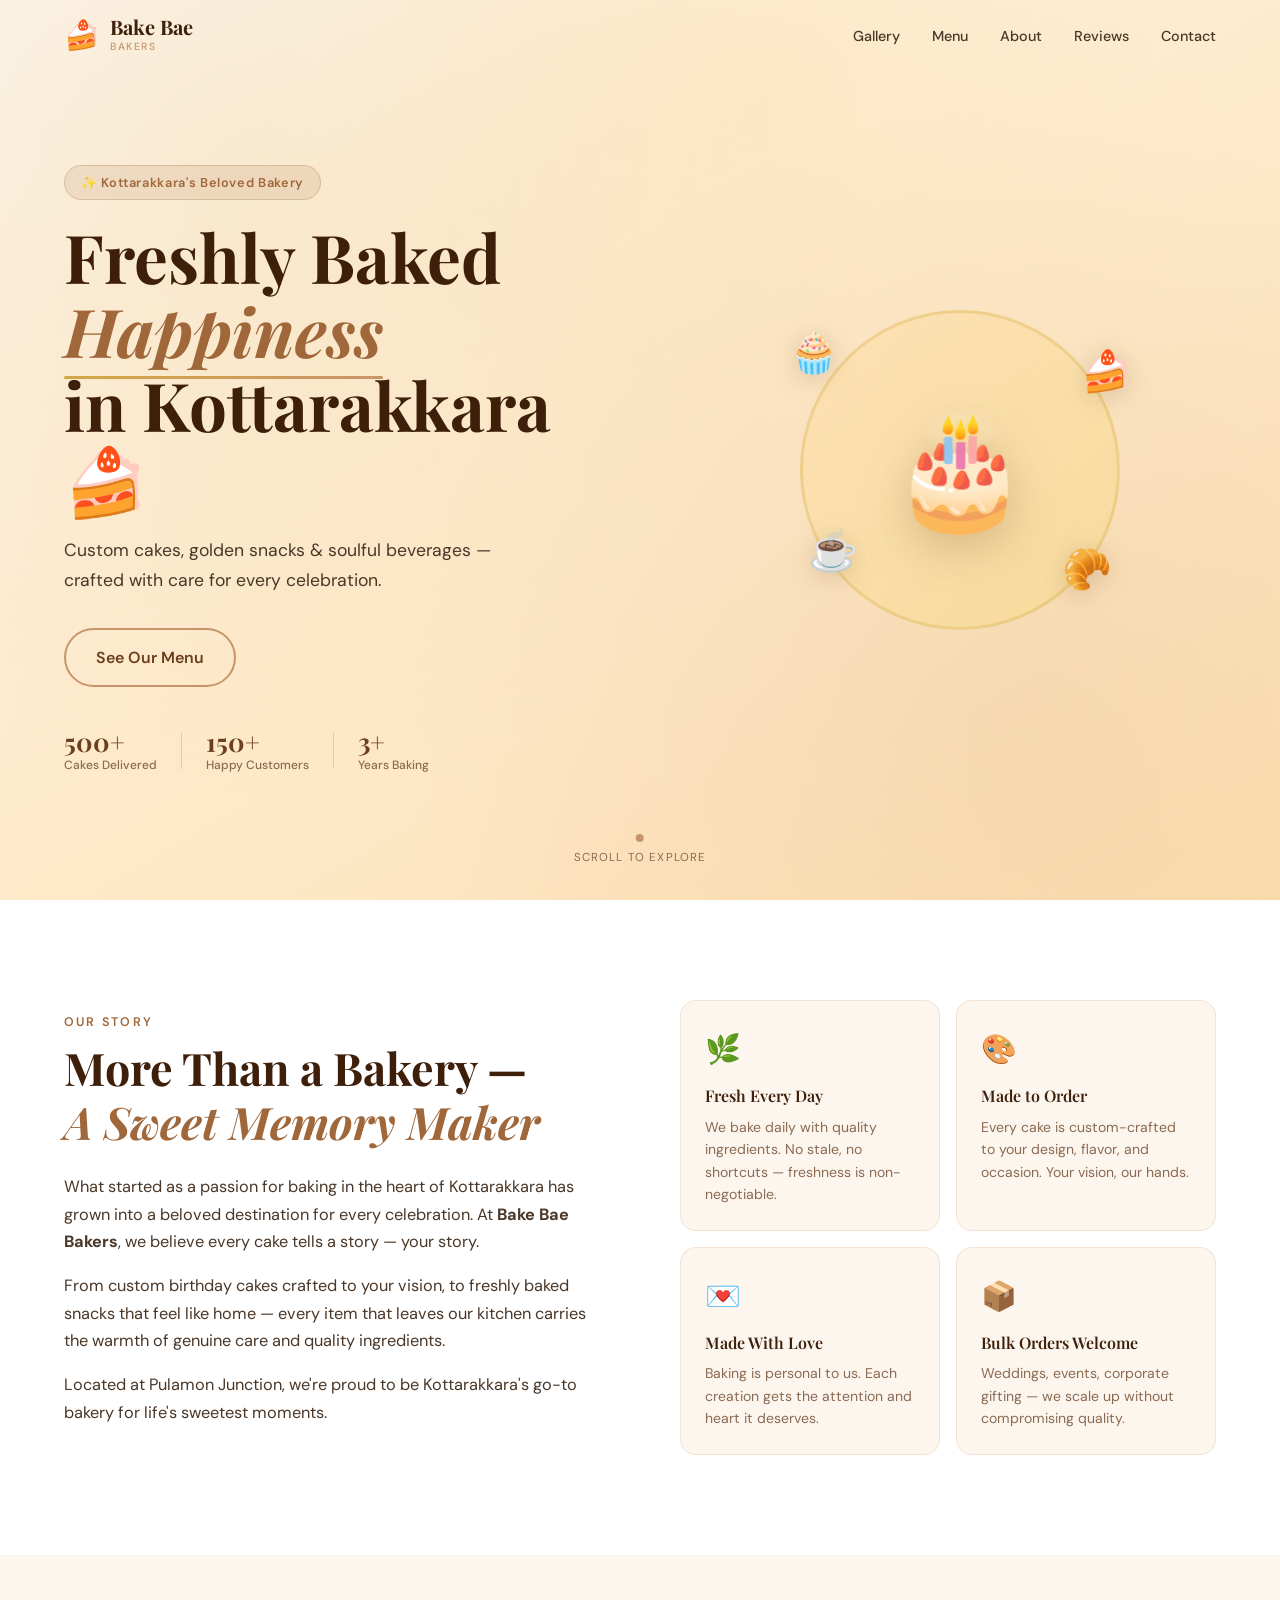
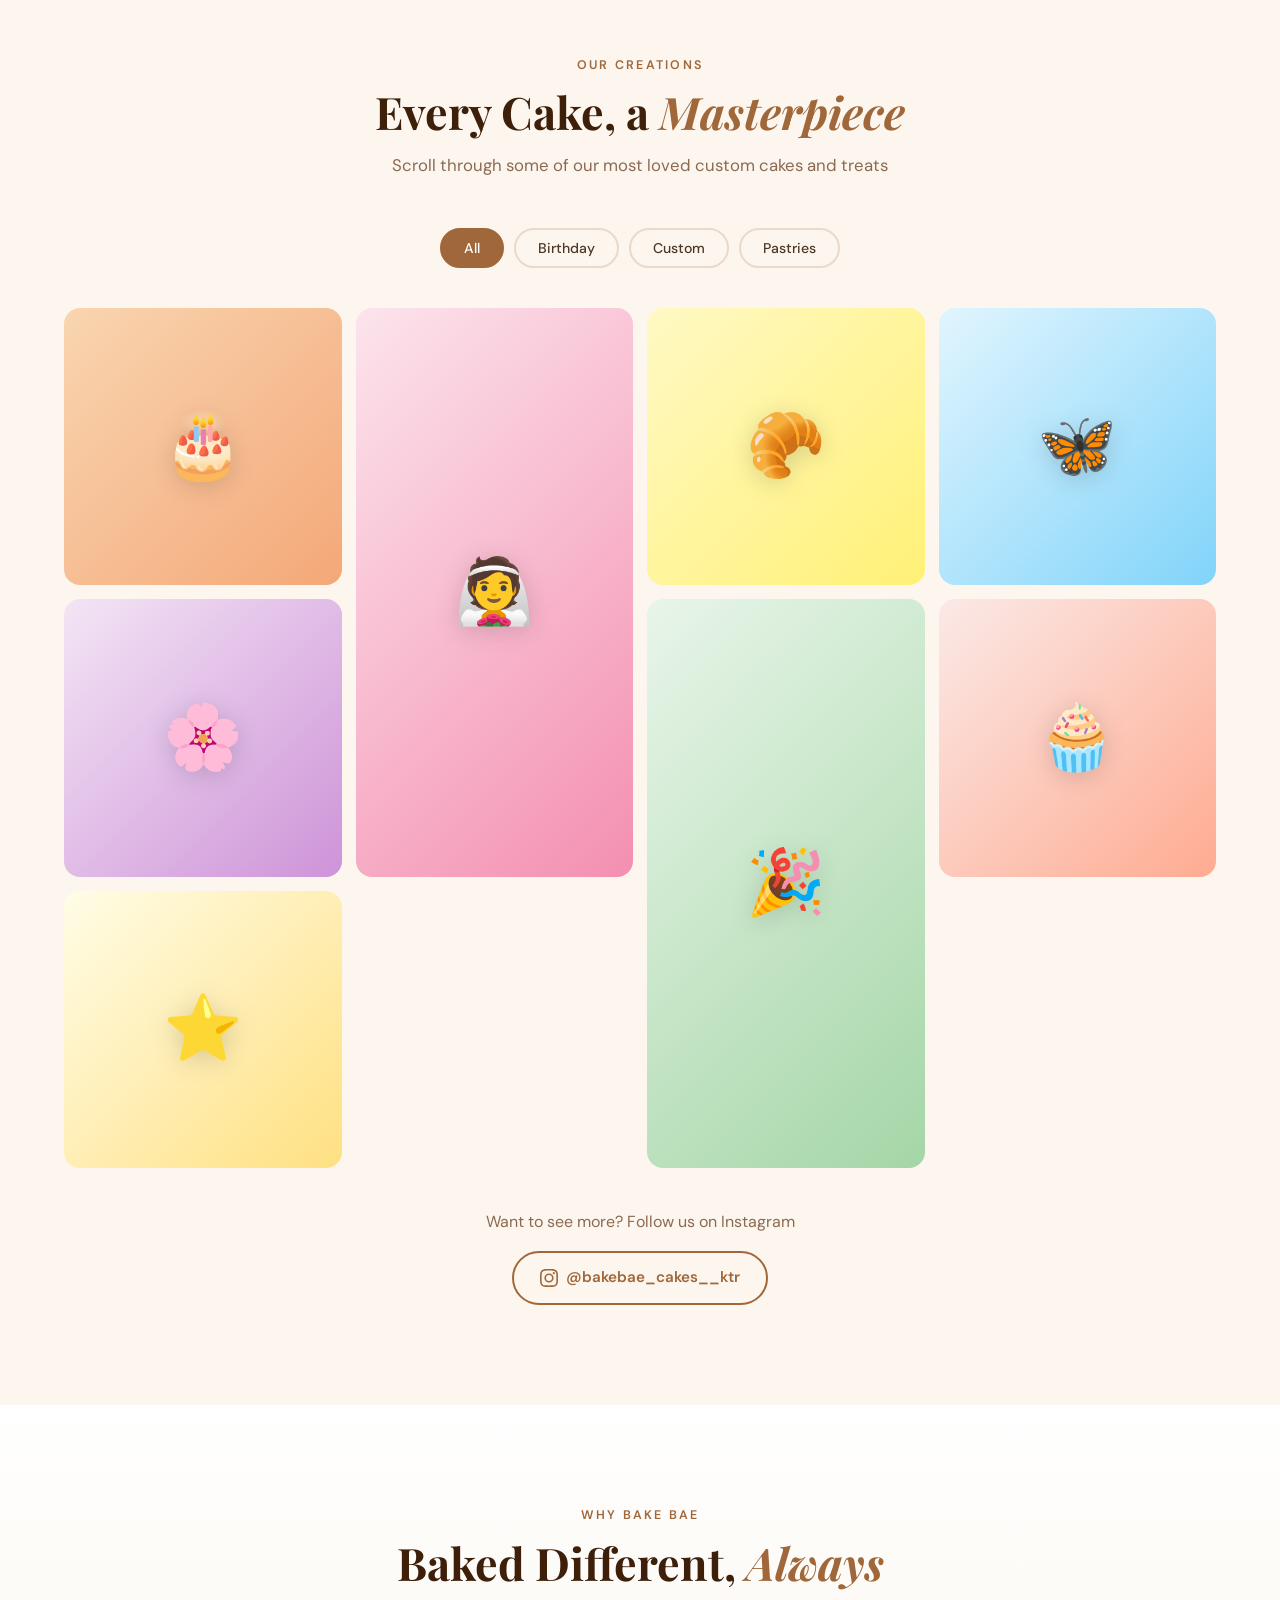
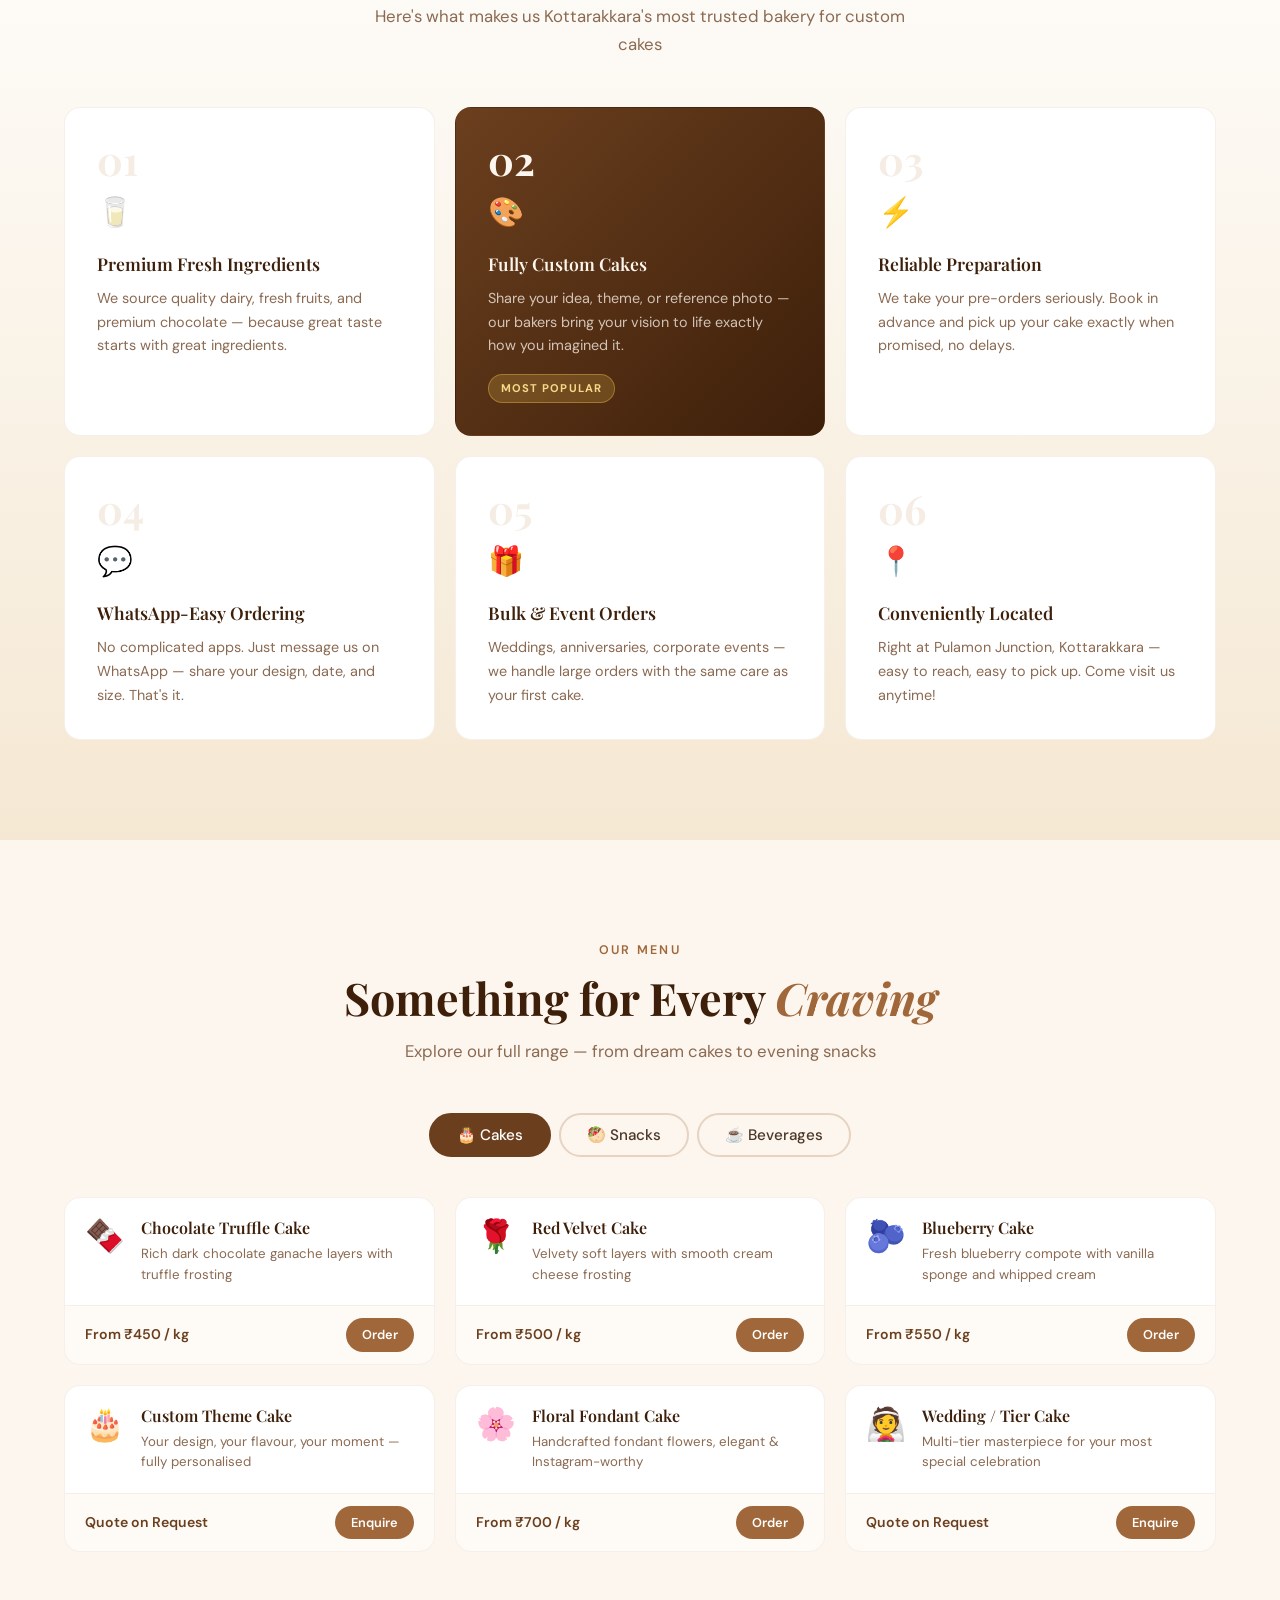
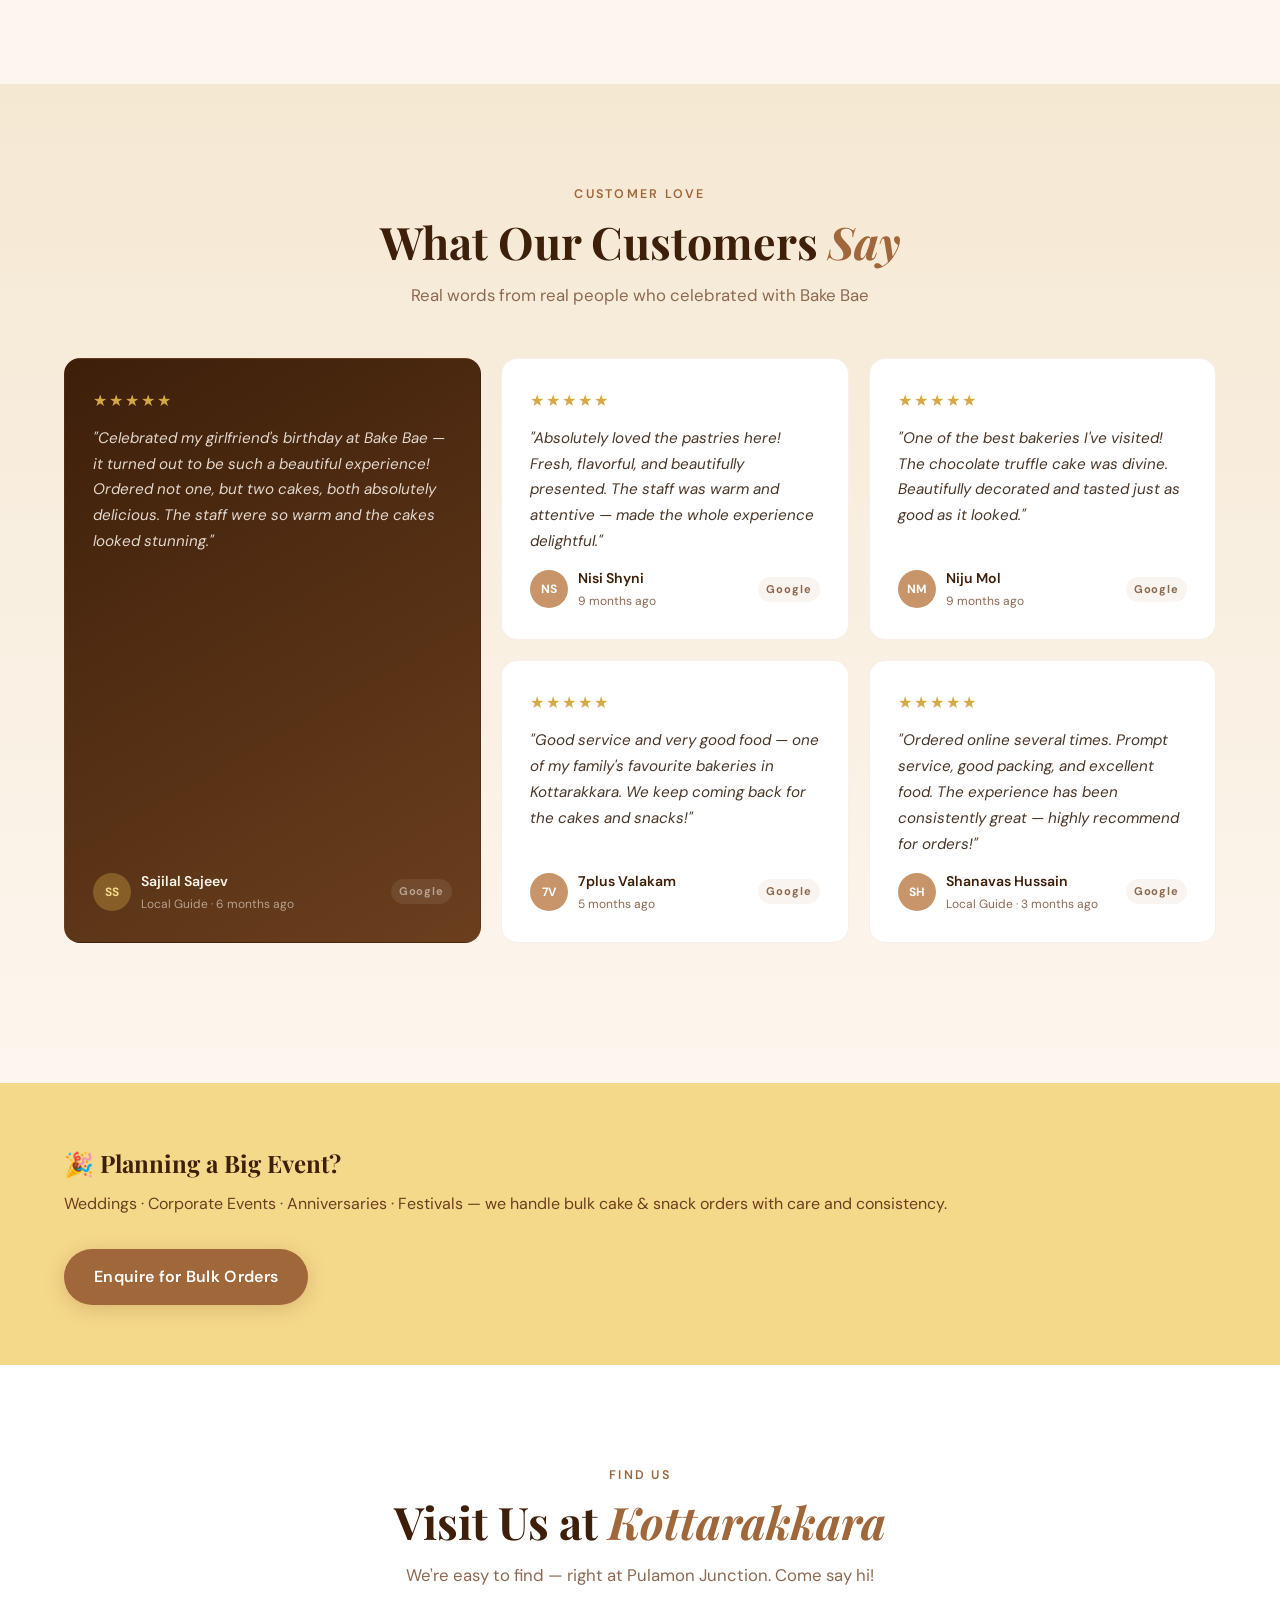
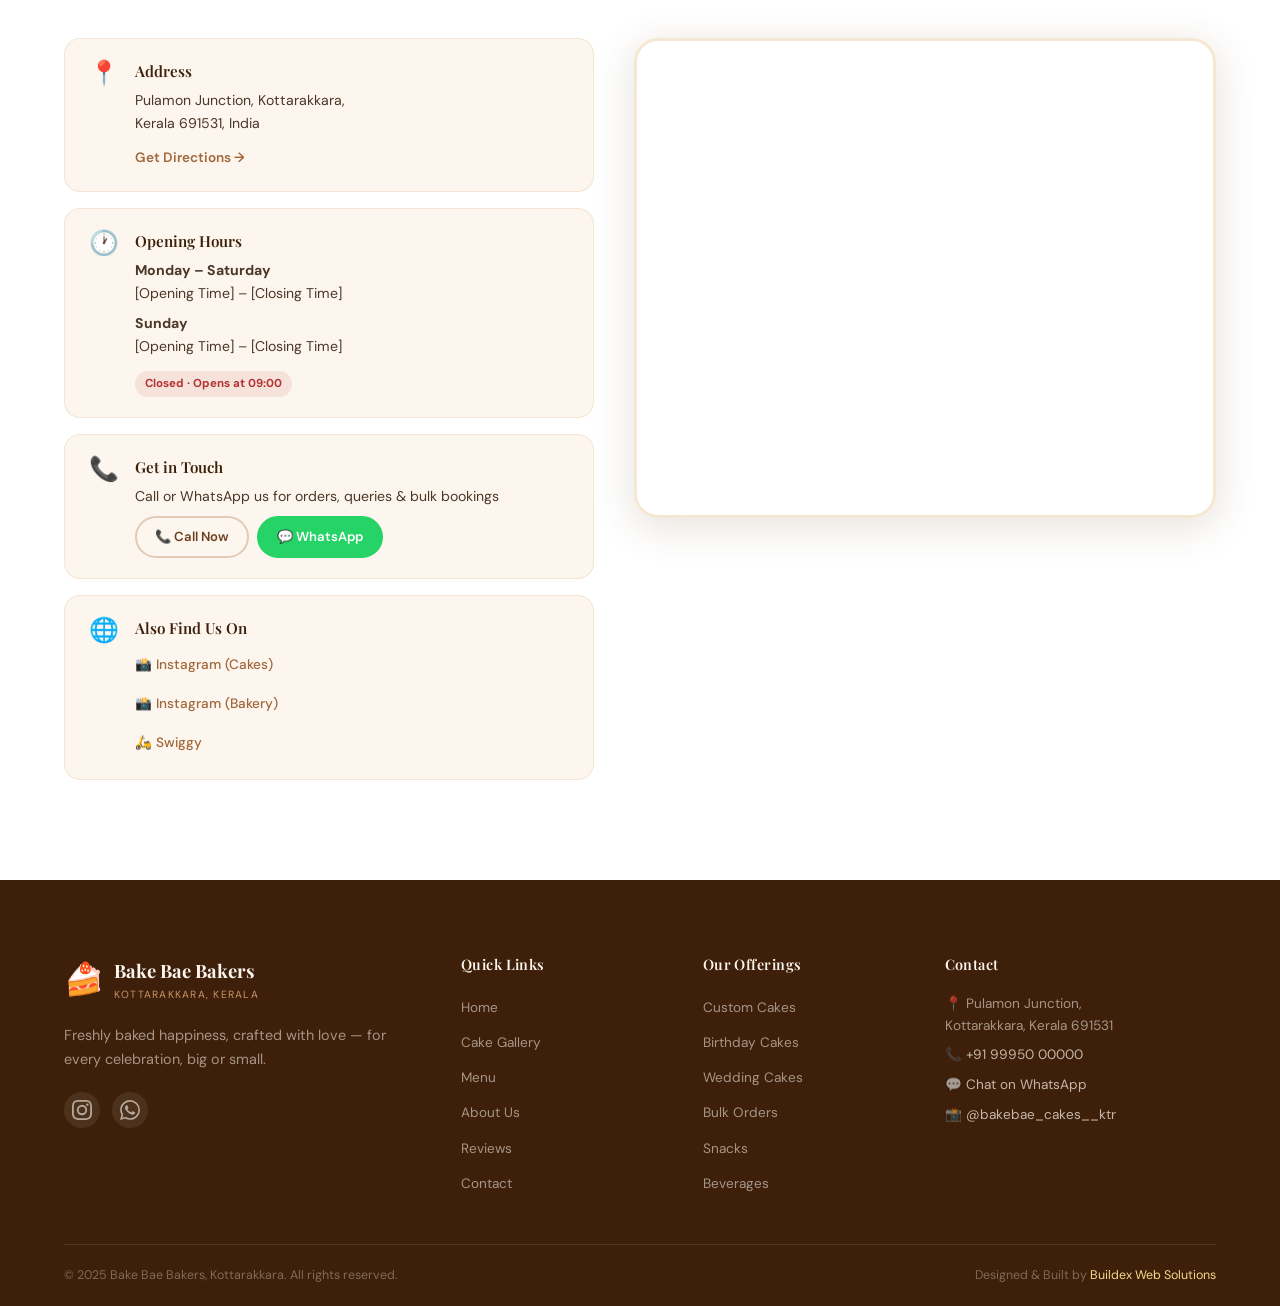
==== index.html @ a8cc5c5d "mvp2" ====
<!DOCTYPE html>
<html lang="en">
<head>
  <meta charset="UTF-8" />
  <meta name="viewport" content="width=device-width, initial-scale=1.0" />
  <meta name="description" content="Bake Bae Bakers – Freshly baked custom cakes, snacks, and beverages in Kottarakkara, Kerala. Order your dream cake on WhatsApp today!" />
  <meta name="keywords" content="bakery Kottarakkara, custom cakes Kerala, birthday cakes Kottarakkara, Bake Bae, cake shop Kerala, order cake WhatsApp" />
  <meta property="og:title" content="Bake Bae Bakers – Kottarakkara's Favourite Bakery" />
  <meta property="og:description" content="Custom cakes, snacks & beverages made with love. Order on WhatsApp." />
  <meta property="og:type" content="website" />
  <title>Bake Bae Bakers – Kottarakkara's Favourite Bakery</title>
  <link rel="preconnect" href="https://fonts.googleapis.com" />
  <link rel="preconnect" href="https://fonts.gstatic.com" crossorigin />
  <link href="https://fonts.googleapis.com/css2?family=Playfair+Display:ital,wght@0,400;0,600;0,700;1,400;1,600&family=DM+Sans:wght@300;400;500;600&display=swap" rel="stylesheet" />
  <link rel="stylesheet" href="style.css" />
</head>
<body>

  <!-- ===== NAVBAR ===== -->
  <nav class="navbar" id="navbar">
    <div class="nav-container">
      <a href="#home" class="nav-logo">
        <span class="logo-icon">🍰</span>
        <div class="logo-text">
          <span class="logo-name">Bake Bae</span>
          <span class="logo-sub">Bakers</span>
        </div>
      </a>
      <ul class="nav-links" id="navLinks">
        <li><a href="#gallery">Gallery</a></li>
        <li><a href="#menu">Menu</a></li>
        <li><a href="#why-us">About</a></li>
        <li><a href="#reviews">Reviews</a></li>
        <li><a href="#contact">Contact</a></li>

      </ul>
      <button class="hamburger" id="hamburger" aria-label="Toggle menu">
        <span></span><span></span><span></span>
      </button>
    </div>
  </nav>

  <!-- ===== HERO SECTION ===== -->
  <section class="hero" id="home">
    <div class="hero-bg-pattern"></div>
    <div class="hero-content">
      <div class="hero-badge fade-in">✨ Kottarakkara's Beloved Bakery</div>
      <h1 class="hero-title fade-in delay-1">
        Freshly Baked<br />
        <em>Happiness</em><br />
        in Kottarakkara 🍰
      </h1>
      <p class="hero-sub fade-in delay-2">
        Custom cakes, golden snacks &amp; soulful beverages —<br class="br-hide" />
        crafted with care for every celebration.
      </p>
      <div class="hero-actions fade-in delay-3">

        <a href="#menu" class="btn-secondary">See Our Menu</a>
      </div>
      <div class="hero-trust fade-in delay-4">
        <div class="trust-item">
          <span class="trust-num">500+</span>
          <span class="trust-label">Cakes Delivered</span>
        </div>
        <div class="trust-divider"></div>
        <div class="trust-item">
          <span class="trust-num">150+</span>
          <span class="trust-label">Happy Customers</span>
        </div>
        <div class="trust-divider"></div>
        <div class="trust-item">
          <span class="trust-num">3+</span>
          <span class="trust-label">Years Baking</span>
        </div>
      </div>
    </div>
    <div class="hero-visual fade-in delay-2">
      <div class="hero-cake-display">
        <div class="cake-circle-bg"></div>
        <div class="cake-emoji-main">🎂</div>
        <div class="floating-item item-1">🧁</div>
        <div class="floating-item item-2">🍰</div>
        <div class="floating-item item-3">☕</div>
        <div class="floating-item item-4">🥐</div>
      </div>
    </div>
    <div class="hero-scroll-hint">
      <div class="scroll-dot"></div>
      <span>Scroll to explore</span>
    </div>
  </section>

  <!-- ===== BRAND STORY ===== -->
  <section class="brand-story">
    <div class="container">
      <div class="story-grid">
        <div class="story-text fade-up">
          <div class="section-label">Our Story</div>
          <h2 class="section-title">More Than a Bakery —<br /><em>A Sweet Memory Maker</em></h2>
          <p>What started as a passion for baking in the heart of Kottarakkara has grown into a beloved destination for every celebration. At <strong>Bake Bae Bakers</strong>, we believe every cake tells a story — your story.</p>
          <p>From custom birthday cakes crafted to your vision, to freshly baked snacks that feel like home — every item that leaves our kitchen carries the warmth of genuine care and quality ingredients.</p>
          <p>Located at Pulamon Junction, we're proud to be Kottarakkara's go-to bakery for life's sweetest moments.</p>
         
        </div>
        <div class="story-values fade-up delay-1">
          <div class="value-card">
            <div class="value-icon">🌿</div>
            <h3>Fresh Every Day</h3>
            <p>We bake daily with quality ingredients. No stale, no shortcuts — freshness is non-negotiable.</p>
          </div>
          <div class="value-card">
            <div class="value-icon">🎨</div>
            <h3>Made to Order</h3>
            <p>Every cake is custom-crafted to your design, flavor, and occasion. Your vision, our hands.</p>
          </div>
          <div class="value-card">
            <div class="value-icon">💌</div>
            <h3>Made With Love</h3>
            <p>Baking is personal to us. Each creation gets the attention and heart it deserves.</p>
          </div>
          <div class="value-card">
            <div class="value-icon">📦</div>
            <h3>Bulk Orders Welcome</h3>
            <p>Weddings, events, corporate gifting — we scale up without compromising quality.</p>
          </div>
        </div>
      </div>
    </div>
  </section>

  <!-- ===== CAKE GALLERY ===== -->
  <section class="gallery-section" id="gallery">
    <div class="container">
      <div class="section-header fade-up">
        <div class="section-label">Our Creations</div>
        <h2 class="section-title">Every Cake, a <em>Masterpiece</em></h2>
        <p class="section-sub">Scroll through some of our most loved custom cakes and treats</p>
      </div>
      <div class="gallery-filters fade-up">
        <button class="filter-btn active" data-filter="all">All</button>
        <button class="filter-btn" data-filter="birthday">Birthday</button>
        <button class="filter-btn" data-filter="custom">Custom</button>
        <button class="filter-btn" data-filter="pastry">Pastries</button>
      </div>
      <div class="gallery-grid fade-up delay-1">
        <div class="gallery-item" data-cat="birthday">
          <div class="gallery-img" style="background: linear-gradient(135deg, #f9d5b0 0%, #f4a878 100%);">
            <span class="gallery-emoji">🎂</span>
          </div>
          <div class="gallery-overlay">
            <span class="gallery-tag">Birthday Cake</span>
            <p>Classic Chocolate Truffle</p>
          </div>
        </div>
        <div class="gallery-item tall" data-cat="custom">
          <div class="gallery-img" style="background: linear-gradient(135deg, #fce4ec 0%, #f48fb1 100%);">
            <span class="gallery-emoji">👰</span>
          </div>
          <div class="gallery-overlay">
            <span class="gallery-tag">Custom Design</span>
            <p>Wedding Fondant Cake</p>
          </div>
        </div>
        <div class="gallery-item" data-cat="pastry">
          <div class="gallery-img" style="background: linear-gradient(135deg, #fff9c4 0%, #fff176 100%);">
            <span class="gallery-emoji">🥐</span>
          </div>
          <div class="gallery-overlay">
            <span class="gallery-tag">Pastry</span>
            <p>Butter Croissant</p>
          </div>
        </div>
        <div class="gallery-item" data-cat="birthday">
          <div class="gallery-img" style="background: linear-gradient(135deg, #e1f5fe 0%, #81d4fa 100%);">
            <span class="gallery-emoji">🦋</span>
          </div>
          <div class="gallery-overlay">
            <span class="gallery-tag">Birthday</span>
            <p>Butterfly Blue Velvet</p>
          </div>
        </div>
        <div class="gallery-item" data-cat="custom">
          <div class="gallery-img" style="background: linear-gradient(135deg, #f3e5f5 0%, #ce93d8 100%);">
            <span class="gallery-emoji">🌸</span>
          </div>
          <div class="gallery-overlay">
            <span class="gallery-tag">Custom</span>
            <p>Floral Fantasy Cake</p>
          </div>
        </div>
        <div class="gallery-item tall" data-cat="birthday">
          <div class="gallery-img" style="background: linear-gradient(135deg, #e8f5e9 0%, #a5d6a7 100%);">
            <span class="gallery-emoji">🎉</span>
          </div>
          <div class="gallery-overlay">
            <span class="gallery-tag">Birthday</span>
            <p>Tier Celebration Cake</p>
          </div>
        </div>
        <div class="gallery-item" data-cat="pastry">
          <div class="gallery-img" style="background: linear-gradient(135deg, #fbe9e7 0%, #ffab91 100%);">
            <span class="gallery-emoji">🧁</span>
          </div>
          <div class="gallery-overlay">
            <span class="gallery-tag">Pastry</span>
            <p>Red Velvet Cupcake</p>
          </div>
        </div>
        <div class="gallery-item" data-cat="custom">
          <div class="gallery-img" style="background: linear-gradient(135deg, #fffde7 0%, #ffe082 100%);">
            <span class="gallery-emoji">⭐</span>
          </div>
          <div class="gallery-overlay">
            <span class="gallery-tag">Custom</span>
            <p>Gold Star Theme Cake</p>
          </div>
        </div>
      </div>
      <div class="gallery-cta fade-up">
        <p>Want to see more? Follow us on Instagram</p>
        <a href="https://www.instagram.com/bakebae_cakes__ktr/" target="_blank" class="btn-outline">
          <svg width="18" height="18" viewBox="0 0 24 24" fill="currentColor"><path d="M12 2.163c3.204 0 3.584.012 4.85.07 3.252.148 4.771 1.691 4.919 4.919.058 1.265.069 1.645.069 4.849 0 3.205-.012 3.584-.069 4.849-.149 3.225-1.664 4.771-4.919 4.919-1.266.058-1.644.07-4.85.07-3.204 0-3.584-.012-4.849-.07-3.26-.149-4.771-1.699-4.919-4.92-.058-1.265-.07-1.644-.07-4.849 0-3.204.013-3.583.07-4.849.149-3.227 1.664-4.771 4.919-4.919 1.266-.057 1.645-.069 4.849-.069zM12 0C8.741 0 8.333.014 7.053.072 2.695.272.273 2.69.073 7.052.014 8.333 0 8.741 0 12c0 3.259.014 3.668.072 4.948.2 4.358 2.618 6.78 6.98 6.98C8.333 23.986 8.741 24 12 24c3.259 0 3.668-.014 4.948-.072 4.354-.2 6.782-2.618 6.979-6.98.059-1.28.073-1.689.073-4.948 0-3.259-.014-3.667-.072-4.947-.196-4.354-2.617-6.78-6.979-6.98C15.668.014 15.259 0 12 0zm0 5.838a6.162 6.162 0 100 12.324 6.162 6.162 0 000-12.324zM12 16a4 4 0 110-8 4 4 0 010 8zm6.406-11.845a1.44 1.44 0 100 2.881 1.44 1.44 0 000-2.881z"/></svg>
          @bakebae_cakes__ktr
        </a>
      </div>
    </div>
  </section>

  <!-- ===== WHY CHOOSE US ===== -->
  <section class="why-us" id="why-us">
    <div class="container">
      <div class="section-header fade-up">
        <div class="section-label">Why Bake Bae</div>
        <h2 class="section-title">Baked Different, <em>Always</em></h2>
        <p class="section-sub">Here's what makes us Kottarakkara's most trusted bakery for custom cakes</p>
      </div>
      <div class="why-grid fade-up delay-1">
        <div class="why-card">
          <div class="why-num">01</div>
          <div class="why-icon">🥛</div>
          <h3>Premium Fresh Ingredients</h3>
          <p>We source quality dairy, fresh fruits, and premium chocolate — because great taste starts with great ingredients.</p>
        </div>
        <div class="why-card featured">
          <div class="why-num">02</div>
          <div class="why-icon">🎨</div>
          <h3>Fully Custom Cakes</h3>
          <p>Share your idea, theme, or reference photo — our bakers bring your vision to life exactly how you imagined it.</p>
          <div class="featured-badge">Most Popular</div>
        </div>
        <div class="why-card">
          <div class="why-num">03</div>
          <div class="why-icon">⚡</div>
          <h3>Reliable Preparation</h3>
          <p>We take your pre-orders seriously. Book in advance and pick up your cake exactly when promised, no delays.</p>
        </div>
        <div class="why-card">
          <div class="why-num">04</div>
          <div class="why-icon">💬</div>
          <h3>WhatsApp-Easy Ordering</h3>
          <p>No complicated apps. Just message us on WhatsApp — share your design, date, and size. That's it.</p>
        </div>
        <div class="why-card">
          <div class="why-num">05</div>
          <div class="why-icon">🎁</div>
          <h3>Bulk & Event Orders</h3>
          <p>Weddings, anniversaries, corporate events — we handle large orders with the same care as your first cake.</p>
        </div>
        <div class="why-card">
          <div class="why-num">06</div>
          <div class="why-icon">📍</div>
          <h3>Conveniently Located</h3>
          <p>Right at Pulamon Junction, Kottarakkara — easy to reach, easy to pick up. Come visit us anytime!</p>
        </div>
      </div>
    </div>
  </section>

  <!-- ===== MENU SECTION ===== -->
  <section class="menu-section" id="menu">
    <div class="container">
      <div class="section-header fade-up">
        <div class="section-label">Our Menu</div>
        <h2 class="section-title">Something for Every <em>Craving</em></h2>
        <p class="section-sub">Explore our full range — from dream cakes to evening snacks</p>
      </div>
      <div class="menu-tabs fade-up">
        <button class="menu-tab active" data-tab="cakes">🎂 Cakes</button>
        <button class="menu-tab" data-tab="snacks">🥙 Snacks</button>
        <button class="menu-tab" data-tab="beverages">☕ Beverages</button>
      </div>
      <div class="menu-content">
        <!-- CAKES -->
        <div class="menu-panel active" id="tab-cakes">
          <div class="menu-grid">
            <div class="menu-card">
              <div class="menu-card-top">
                <span class="menu-emoji">🍫</span>
                <div class="menu-info">
                  <h4>Chocolate Truffle Cake</h4>
                  <p>Rich dark chocolate ganache layers with truffle frosting</p>
                </div>
              </div>
              <div class="menu-card-bottom">
                <span class="menu-price">From ₹450 / kg</span>
                <a href="https://wa.me/919995000000?text=Hi%2C%20I%20want%20to%20order%20a%20Chocolate%20Truffle%20Cake%20from%20Bake%20Bae" target="_blank" class="menu-order">Order</a>
              </div>
            </div>
            <div class="menu-card">
              <div class="menu-card-top">
                <span class="menu-emoji">🌹</span>
                <div class="menu-info">
                  <h4>Red Velvet Cake</h4>
                  <p>Velvety soft layers with smooth cream cheese frosting</p>
                </div>
              </div>
              <div class="menu-card-bottom">
                <span class="menu-price">From ₹500 / kg</span>
                <a href="https://wa.me/919995000000?text=Hi%2C%20I%20want%20to%20order%20a%20Red%20Velvet%20Cake%20from%20Bake%20Bae" target="_blank" class="menu-order">Order</a>
              </div>
            </div>
            <div class="menu-card">
              <div class="menu-card-top">
                <span class="menu-emoji">🫐</span>
                <div class="menu-info">
                  <h4>Blueberry Cake</h4>
                  <p>Fresh blueberry compote with vanilla sponge and whipped cream</p>
                </div>
              </div>
              <div class="menu-card-bottom">
                <span class="menu-price">From ₹550 / kg</span>
                <a href="https://wa.me/919995000000?text=Hi%2C%20I%20want%20to%20order%20a%20Blueberry%20Cake%20from%20Bake%20Bae" target="_blank" class="menu-order">Order</a>
              </div>
            </div>
            <div class="menu-card">
              <div class="menu-card-top">
                <span class="menu-emoji">🎂</span>
                <div class="menu-info">
                  <h4>Custom Theme Cake</h4>
                  <p>Your design, your flavour, your moment — fully personalised</p>
                </div>
              </div>
              <div class="menu-card-bottom">
                <span class="menu-price">Quote on Request</span>
                <a href="https://wa.me/919995000000?text=Hi%2C%20I%20want%20a%20custom%20theme%20cake%20from%20Bake%20Bae" target="_blank" class="menu-order">Enquire</a>
              </div>
            </div>
            <div class="menu-card">
              <div class="menu-card-top">
                <span class="menu-emoji">🌸</span>
                <div class="menu-info">
                  <h4>Floral Fondant Cake</h4>
                  <p>Handcrafted fondant flowers, elegant & Instagram-worthy</p>
                </div>
              </div>
              <div class="menu-card-bottom">
                <span class="menu-price">From ₹700 / kg</span>
                <a href="https://wa.me/919995000000?text=Hi%2C%20I%20want%20to%20order%20a%20Floral%20Fondant%20Cake%20from%20Bake%20Bae" target="_blank" class="menu-order">Order</a>
              </div>
            </div>
            <div class="menu-card">
              <div class="menu-card-top">
                <span class="menu-emoji">👰</span>
                <div class="menu-info">
                  <h4>Wedding / Tier Cake</h4>
                  <p>Multi-tier masterpiece for your most special celebration</p>
                </div>
              </div>
              <div class="menu-card-bottom">
                <span class="menu-price">Quote on Request</span>
                <a href="https://wa.me/919995000000?text=Hi%2C%20I%20want%20to%20enquire%20about%20a%20wedding%20cake%20from%20Bake%20Bae" target="_blank" class="menu-order">Enquire</a>
              </div>
            </div>
          </div>
        </div>
        <!-- SNACKS -->
        <div class="menu-panel" id="tab-snacks">
          <div class="menu-grid">
            <div class="menu-card">
              <div class="menu-card-top">
                <span class="menu-emoji">🌯</span>
                <div class="menu-info">
                  <h4>Chicken Shawarma</h4>
                  <p>Juicy marinated chicken wrapped in soft pita with garlic sauce</p>
                </div>
              </div>
              
            </div>
            <div class="menu-card">
              <div class="menu-card-top">
                <span class="menu-emoji">🥟</span>
                <div class="menu-info">
                  <h4>Chicken Puffs</h4>
                  <p>Flaky golden pastry filled with spiced chicken keema</p>
                </div>
              </div>
              
            </div>
            <div class="menu-card">
              <div class="menu-card-top">
                <span class="menu-emoji">🍗</span>
                <div class="menu-info">
                  <h4>Chicken Cutlet</h4>
                  <p>Crispy coated Kerala-style chicken cutlets, freshly fried</p>
                </div>
              </div>
              
            </div>
            <div class="menu-card">
              <div class="menu-card-top">
                <span class="menu-emoji">🥐</span>
                <div class="menu-info">
                  <h4>Bakery Pastries</h4>
                  <p>Assorted fresh-baked pastries — ask for today's selection</p>
                </div>
              </div>
            
            </div>
          </div>
        </div>
        <!-- BEVERAGES -->
        <div class="menu-panel" id="tab-beverages">
          <div class="menu-grid">
            <div class="menu-card">
              <div class="menu-card-top">
                <span class="menu-emoji">☕</span>
                <div class="menu-info">
                  <h4>Fresh Coffee</h4>
                  <p>Rich, aromatic filter coffee and specialty brews</p>
                </div>
              </div>
              
            </div>
            <div class="menu-card">
              <div class="menu-card-top">
                <span class="menu-emoji">🥤</span>
                <div class="menu-info">
                  <h4>Fresh Juice</h4>
                  <p>Seasonal fruit juices made fresh — orange, pomegranate, mixed fruit</p>
                </div>
              </div>
             
            </div>
            <div class="menu-card">
              <div class="menu-card-top">
                <span class="menu-emoji">🧋</span>
                <div class="menu-info">
                  <h4>Milkshakes</h4>
                  <p>Thick, creamy shakes — strawberry, vanilla, chocolate &amp; more</p>
                </div>
              </div>
             
            </div>
            <div class="menu-card">
              <div class="menu-card-top">
                <span class="menu-emoji">🍋</span>
                <div class="menu-info">
                  <h4>Mojito &amp; Coolers</h4>
                  <p>Refreshing mocktails — orange mojito, lime mint, and more</p>
                </div>
              </div>
              
            </div>
          </div>
        </div>
      </div>
      
    </div>
  </section>

  <!-- ===== REVIEWS ===== -->
  <section class="reviews-section" id="reviews">
    <div class="container">
      <div class="section-header fade-up">
        <div class="section-label">Customer Love</div>
        <h2 class="section-title">What Our Customers <em>Say</em></h2>
        <p class="section-sub">Real words from real people who celebrated with Bake Bae</p>
      </div>
      <div class="reviews-grid fade-up delay-1">
        <div class="review-card featured-review">
          <div class="review-stars">★★★★★</div>
          <p class="review-text">"Celebrated my girlfriend's birthday at Bake Bae — it turned out to be such a beautiful experience! Ordered not one, but two cakes, both absolutely delicious. The staff were so warm and the cakes looked stunning."</p>
          <div class="review-author">
            <div class="author-avatar">SS</div>
            <div>
              <div class="author-name">Sajilal Sajeev</div>
              <div class="author-meta">Local Guide · 6 months ago</div>
            </div>
            <div class="review-source">Google</div>
          </div>
        </div>
        <div class="review-card">
          <div class="review-stars">★★★★★</div>
          <p class="review-text">"Absolutely loved the pastries here! Fresh, flavorful, and beautifully presented. The staff was warm and attentive — made the whole experience delightful."</p>
          <div class="review-author">
            <div class="author-avatar">NS</div>
            <div>
              <div class="author-name">Nisi Shyni</div>
              <div class="author-meta">9 months ago</div>
            </div>
            <div class="review-source">Google</div>
          </div>
        </div>
        <div class="review-card">
          <div class="review-stars">★★★★★</div>
          <p class="review-text">"One of the best bakeries I've visited! The chocolate truffle cake was divine. Beautifully decorated and tasted just as good as it looked."</p>
          <div class="review-author">
            <div class="author-avatar">NM</div>
            <div>
              <div class="author-name">Niju Mol</div>
              <div class="author-meta">9 months ago</div>
            </div>
            <div class="review-source">Google</div>
          </div>
        </div>
        <div class="review-card">
          <div class="review-stars">★★★★★</div>
          <p class="review-text">"Good service and very good food — one of my family's favourite bakeries in Kottarakkara. We keep coming back for the cakes and snacks!"</p>
          <div class="review-author">
            <div class="author-avatar">7V</div>
            <div>
              <div class="author-name">7plus Valakam</div>
              <div class="author-meta">5 months ago</div>
            </div>
            <div class="review-source">Google</div>
          </div>
        </div>
        <div class="review-card">
          <div class="review-stars">★★★★★</div>
          <p class="review-text">"Ordered online several times. Prompt service, good packing, and excellent food. The experience has been consistently great — highly recommend for orders!"</p>
          <div class="review-author">
            <div class="author-avatar">SH</div>
            <div>
              <div class="author-name">Shanavas Hussain</div>
              <div class="author-meta">Local Guide · 3 months ago</div>
            </div>
            <div class="review-source">Google</div>
          </div>
        </div>
      </div>
      
    </div>
  </section>


  

  <!-- ===== BULK ORDERS BANNER ===== -->
  <section class="bulk-section">
    <div class="container">
      <div class="bulk-inner fade-up">
        <div class="bulk-text">
          <h3>🎉 Planning a Big Event?</h3>
          <p>Weddings · Corporate Events · Anniversaries · Festivals — we handle bulk cake &amp; snack orders with care and consistency.</p>
        </div>
        <a href="https://wa.me/919995000000?text=Hi%2C%20I%20need%20to%20discuss%20a%20bulk%20order%20with%20Bake%20Bae" target="_blank" class="btn-primary">Enquire for Bulk Orders</a>
      </div>
    </div>
  </section>

  <!-- ===== LOCATION & CONTACT ===== -->
  <section class="contact-section" id="contact">
    <div class="container">
      <div class="section-header fade-up">
        <div class="section-label">Find Us</div>
        <h2 class="section-title">Visit Us at <em>Kottarakkara</em></h2>
        <p class="section-sub">We're easy to find — right at Pulamon Junction. Come say hi!</p>
      </div>
      <div class="contact-grid fade-up delay-1">
        <div class="contact-info">
          <div class="contact-card">
            <div class="contact-icon">📍</div>
            <div>
              <h4>Address</h4>
              <p>Pulamon Junction, Kottarakkara,<br />Kerala 691531, India</p>
              <a href="https://maps.google.com/?q=Bake+Bae+Bakers+Kottarakkara" target="_blank" class="contact-link">Get Directions →</a>
            </div>
          </div>
          <div class="contact-card">
            <div class="contact-icon">🕐</div>
            <div>
              <h4>Opening Hours</h4>
              <p><strong>Monday – Saturday</strong><br />[Opening Time] – [Closing Time]</p>
              <p><strong>Sunday</strong><br />[Opening Time] – [Closing Time]</p>
              <span class="open-badge" id="openBadge">Checking hours...</span>
            </div>
          </div>
          <div class="contact-card">
            <div class="contact-icon">📞</div>
            <div>
              <h4>Get in Touch</h4>
              <p>Call or WhatsApp us for orders, queries &amp; bulk bookings</p>
              <div class="contact-btns">
                <a href="tel:+919995000000" class="btn-contact">📞 Call Now</a>
                <a href="https://wa.me/919995000000?text=Hi%2C%20I%20want%20to%20enquire%20about%20Bake%20Bae" target="_blank" class="btn-contact wa">💬 WhatsApp</a>
              </div>
            </div>
          </div>
          <div class="contact-card">
            <div class="contact-icon">🌐</div>
            <div>
              <h4>Also Find Us On</h4>
              <div class="social-links">
                <a href="https://www.instagram.com/bakebae_cakes__ktr/" target="_blank" class="social-btn">📸 Instagram (Cakes)</a>
                <a href="https://www.instagram.com/bake_bae_bakers/" target="_blank" class="social-btn">📸 Instagram (Bakery)</a>
                <a href="https://www.swiggy.com/city/kollam/bake-bae-bakers-kottarakkara-rest978062" target="_blank" class="social-btn">🛵 Swiggy</a>
              </div>
            </div>
          </div>
        </div>
        <div class="contact-map">
          <iframe
            src="https://www.google.com/maps/embed?pb=!1m18!1m12!1m3!1d3940.3!2d76.776!3d9.003!2m3!1f0!2f0!3f0!3m2!1i1024!2i768!4f13.1!3m3!1m2!1s0x3b06280c7f1d9fe5%3A0xf83b2c7d8ef73dae!2sPulamon%20Junction%2C%20Kottarakkara%2C%20Kerala!5e0!3m2!1sen!2sin!4v1700000000000!5m2!1sen!2sin"
            width="100%"
            height="100%"
            style="border:0;"
            allowfullscreen=""
            loading="lazy"
            referrerpolicy="no-referrer-when-downgrade"
            title="Bake Bae Bakers Location"
          ></iframe>
        </div>
      </div>
    </div>
  </section>

  <!-- ===== FOOTER ===== -->
  <footer class="footer">
    <div class="container">
      <div class="footer-grid">
        <div class="footer-brand">
          <div class="footer-logo">
            <span>🍰</span>
            <div>
              <div class="footer-logo-name">Bake Bae Bakers</div>
              <div class="footer-logo-sub">Kottarakkara, Kerala</div>
            </div>
          </div>
          <p class="footer-tagline">Freshly baked happiness, crafted with love — for every celebration, big or small.</p>
          <div class="footer-social">
            <a href="https://www.instagram.com/bakebae_cakes__ktr/" target="_blank" aria-label="Instagram (Cakes)">
              <svg width="20" height="20" viewBox="0 0 24 24" fill="currentColor"><path d="M12 2.163c3.204 0 3.584.012 4.85.07 3.252.148 4.771 1.691 4.919 4.919.058 1.265.069 1.645.069 4.849 0 3.205-.012 3.584-.069 4.849-.149 3.225-1.664 4.771-4.919 4.919-1.266.058-1.644.07-4.85.07-3.204 0-3.584-.012-4.849-.07-3.26-.149-4.771-1.699-4.919-4.92-.058-1.265-.07-1.644-.07-4.849 0-3.204.013-3.583.07-4.849.149-3.227 1.664-4.771 4.919-4.919 1.266-.057 1.645-.069 4.849-.069zM12 0C8.741 0 8.333.014 7.053.072 2.695.272.273 2.69.073 7.052.014 8.333 0 8.741 0 12c0 3.259.014 3.668.072 4.948.2 4.358 2.618 6.78 6.98 6.98C8.333 23.986 8.741 24 12 24c3.259 0 3.668-.014 4.948-.072 4.354-.2 6.782-2.618 6.979-6.98.059-1.28.073-1.689.073-4.948 0-3.259-.014-3.667-.072-4.947-.196-4.354-2.617-6.78-6.979-6.98C15.668.014 15.259 0 12 0zm0 5.838a6.162 6.162 0 100 12.324 6.162 6.162 0 000-12.324zM12 16a4 4 0 110-8 4 4 0 010 8zm6.406-11.845a1.44 1.44 0 100 2.881 1.44 1.44 0 000-2.881z"/></svg>
            </a>
            <a href="https://wa.me/919995000000" target="_blank" aria-label="WhatsApp">
              <svg width="20" height="20" viewBox="0 0 24 24" fill="currentColor"><path d="M17.472 14.382c-.297-.149-1.758-.867-2.03-.967-.273-.099-.471-.148-.67.15-.197.297-.767.966-.94 1.164-.173.199-.347.223-.644.075-.297-.15-1.255-.463-2.39-1.475-.883-.788-1.48-1.761-1.653-2.059-.173-.297-.018-.458.13-.606.134-.133.298-.347.446-.52.149-.174.198-.298.298-.497.099-.198.05-.371-.025-.52-.075-.149-.669-1.612-.916-2.207-.242-.579-.487-.5-.669-.51-.173-.008-.371-.01-.57-.01-.198 0-.52.074-.792.372-.272.297-1.04 1.016-1.04 2.479 0 1.462 1.065 2.875 1.213 3.074.149.198 2.096 3.2 5.077 4.487.709.306 1.262.489 1.694.625.712.227 1.36.195 1.871.118.571-.085 1.758-.719 2.006-1.413.248-.694.248-1.289.173-1.413-.074-.124-.272-.198-.57-.347m-5.421 7.403h-.004a9.87 9.87 0 01-5.031-1.378l-.361-.214-3.741.982.998-3.648-.235-.374a9.86 9.86 0 01-1.51-5.26c.001-5.45 4.436-9.884 9.888-9.884 2.64 0 5.122 1.03 6.988 2.898a9.825 9.825 0 012.893 6.994c-.003 5.45-4.437 9.884-9.885 9.884m8.413-18.297A11.815 11.815 0 0012.05 0C5.495 0 .16 5.335.157 11.892c0 2.096.547 4.142 1.588 5.945L.057 24l6.305-1.654a11.882 11.882 0 005.683 1.448h.005c6.554 0 11.89-5.335 11.893-11.893a11.821 11.821 0 00-3.48-8.413z"/></svg>
            </a>
          </div>
        </div>
        <div class="footer-links">
          <h5>Quick Links</h5>
          <ul>
            <li><a href="#home">Home</a></li>
            <li><a href="#gallery">Cake Gallery</a></li>
            <li><a href="#menu">Menu</a></li>
            <li><a href="#why-us">About Us</a></li>
            <li><a href="#reviews">Reviews</a></li>
            <li><a href="#contact">Contact</a></li>
          </ul>
        </div>
        <div class="footer-links">
          <h5>Our Offerings</h5>
          <ul>
            <li><a href="#order">Custom Cakes</a></li>
            <li><a href="#order">Birthday Cakes</a></li>
            <li><a href="#order">Wedding Cakes</a></li>
            <li><a href="#order">Bulk Orders</a></li>
            <li><a href="#menu">Snacks</a></li>
            <li><a href="#menu">Beverages</a></li>
          </ul>
        </div>
        <div class="footer-contact">
          <h5>Contact</h5>
          <p>📍 Pulamon Junction,<br />Kottarakkara, Kerala 691531</p>
          <p>📞 <a href="tel:+919995000000">+91 99950 00000</a></p>
          <p>💬 <a href="https://wa.me/919995000000" target="_blank">Chat on WhatsApp</a></p>
          <p>📸 <a href="https://www.instagram.com/bakebae_cakes__ktr/" target="_blank">@bakebae_cakes__ktr</a></p>
        </div>
      </div>
      <div class="footer-bottom">
        <p>© 2025 Bake Bae Bakers, Kottarakkara. All rights reserved.</p>
        <p class="footer-credit">Designed &amp; Built by <a href="#" target="_blank">Buildex Web Solutions</a></p>
      </div>
    </div>
  </footer>


  

  <script src="script.js"></script>
</body>
</html>
---- style.css ----
/* =========================================
   BAKE BAE BAKERS — styles.css
   Buildex Web Solutions
   ========================================= */

/* ===== RESET & BASE ===== */
*, *::before, *::after { box-sizing: border-box; margin: 0; padding: 0; }

:root {
  --cream: #fdf6ee;
  --cream-dark: #f5e8d3;
  --brown-light: #c8956a;
  --brown: #a0673a;
  --brown-dark: #6b3f1e;
  --chocolate: #3d1f0a;
  --gold: #d4a843;
  --gold-light: #f5d98b;
  --pink-soft: #fce4d6;
  --pink: #e8896a;
  --green-fresh: #4a7c59;
  --wa-green: #25D366;
  --wa-dark: #128C7E;
  --text-dark: #1a0f08;
  --text-mid: #4a3728;
  --text-light: #8b6a52;
  --white: #ffffff;
  --shadow-soft: 0 4px 24px rgba(100, 60, 20, 0.10);
  --shadow-mid: 0 8px 40px rgba(100, 60, 20, 0.16);
  --shadow-strong: 0 16px 64px rgba(100, 60, 20, 0.22);
  --radius-sm: 10px;
  --radius-md: 16px;
  --radius-lg: 24px;
  --radius-xl: 36px;
  --transition: 0.35s cubic-bezier(0.4, 0, 0.2, 1);
  --font-display: 'Playfair Display', Georgia, serif;
  --font-body: 'DM Sans', -apple-system, sans-serif;
}

html { scroll-behavior: smooth; font-size: 16px; }

body {
  font-family: var(--font-body);
  background: var(--cream);
  color: var(--text-dark);
  line-height: 1.7;
  overflow-x: hidden;
}

img { max-width: 100%; height: auto; display: block; }
a { text-decoration: none; color: inherit; }
ul { list-style: none; }

.container {
  max-width: 1200px;
  margin: 0 auto;
  padding: 0 24px;
}

/* ===== ANIMATIONS ===== */
@keyframes fadeIn {
  from { opacity: 0; transform: translateY(24px); }
  to   { opacity: 1; transform: translateY(0); }
}
@keyframes floatY {
  0%, 100% { transform: translateY(0px) rotate(0deg); }
  50%       { transform: translateY(-14px) rotate(5deg); }
}
@keyframes pulse-ring {
  0%   { transform: scale(1); opacity: 0.6; }
  100% { transform: scale(1.5); opacity: 0; }
}
@keyframes spin-slow {
  from { transform: rotate(0deg); }
  to   { transform: rotate(360deg); }
}
@keyframes wa-bounce {
  0%, 100% { transform: scale(1); }
  50%       { transform: scale(1.08); }
}
@keyframes scroll-hint {
  0%, 100% { opacity: 1; transform: translateY(0); }
  50%       { opacity: 0.4; transform: translateY(6px); }
}

.fade-in  { animation: fadeIn 0.8s ease both; }
.delay-1  { animation-delay: 0.15s; }
.delay-2  { animation-delay: 0.30s; }
.delay-3  { animation-delay: 0.45s; }
.delay-4  { animation-delay: 0.60s; }

.fade-up {
  opacity: 0;
  transform: translateY(32px);
  transition: opacity 0.7s ease, transform 0.7s ease;
}
.fade-up.visible {
  opacity: 1;
  transform: translateY(0);
}
.fade-up.delay-1 { transition-delay: 0.1s; }
.fade-up.delay-2 { transition-delay: 0.2s; }

/* ===== SECTION COMMON ===== */
.section-label {
  font-size: 0.78rem;
  font-weight: 600;
  letter-spacing: 0.18em;
  text-transform: uppercase;
  color: var(--brown);
  margin-bottom: 0.6rem;
}
.section-label.light { color: var(--gold-light); }

.section-title {
  font-family: var(--font-display);
  font-size: clamp(2rem, 4vw, 2.8rem);
  font-weight: 700;
  line-height: 1.2;
  color: var(--chocolate);
  margin-bottom: 0.75rem;
}
.section-title em {
  font-style: italic;
  color: var(--brown);
}
.section-title.light { color: var(--cream); }
.section-title.light em { color: var(--gold-light); }

.section-sub {
  font-size: 1.05rem;
  color: var(--text-light);
  max-width: 540px;
}

.section-header {
  text-align: center;
  margin-bottom: 3rem;
}
.section-header .section-sub { margin: 0 auto; }

/* ===== BUTTONS ===== */
.btn-primary {
  display: inline-flex;
  align-items: center;
  gap: 10px;
  padding: 14px 30px;
  background: var(--brown);
  color: var(--white);
  border-radius: 50px;
  font-size: 1rem;
  font-weight: 600;
  font-family: var(--font-body);
  letter-spacing: 0.02em;
  transition: var(--transition);
  box-shadow: 0 4px 20px rgba(160, 103, 58, 0.3);
  cursor: pointer;
  border: none;
}
.btn-primary:hover {
  background: var(--brown-dark);
  transform: translateY(-2px);
  box-shadow: 0 8px 32px rgba(160, 103, 58, 0.4);
}

.btn-secondary {
  display: inline-flex;
  align-items: center;
  gap: 8px;
  padding: 14px 30px;
  background: transparent;
  color: var(--brown-dark);
  border: 2px solid var(--brown-light);
  border-radius: 50px;
  font-size: 1rem;
  font-weight: 600;
  font-family: var(--font-body);
  transition: var(--transition);
  cursor: pointer;
}
.btn-secondary:hover {
  background: var(--cream-dark);
  border-color: var(--brown);
  transform: translateY(-2px);
}

.btn-outline {
  display: inline-flex;
  align-items: center;
  gap: 8px;
  padding: 12px 26px;
  background: transparent;
  color: var(--brown);
  border: 2px solid var(--brown);
  border-radius: 50px;
  font-size: 0.95rem;
  font-weight: 600;
  transition: var(--transition);
}
.btn-outline:hover {
  background: var(--brown);
  color: var(--white);
}

.wa-btn {
  background: var(--wa-green) !important;
  box-shadow: 0 4px 20px rgba(37, 211, 102, 0.35) !important;
}
.wa-btn:hover {
  background: var(--wa-dark) !important;
  box-shadow: 0 8px 32px rgba(37, 211, 102, 0.45) !important;
}

/* ===== NAVBAR ===== */
.navbar {
  position: fixed;
  top: 0; left: 0; right: 0;
  z-index: 1000;
  padding: 16px 0;
  transition: var(--transition);
  background: transparent;
}
.navbar.scrolled {
  background: rgba(253, 246, 238, 0.95);
  backdrop-filter: blur(12px);
  -webkit-backdrop-filter: blur(12px);
  padding: 10px 0;
  box-shadow: 0 2px 20px rgba(100, 60, 20, 0.1);
}

.nav-container {
  max-width: 1200px;
  margin: 0 auto;
  padding: 0 24px;
  display: flex;
  align-items: center;
  justify-content: space-between;
}

.nav-logo {
  display: flex;
  align-items: center;
  gap: 10px;
}
.logo-icon { font-size: 1.8rem; line-height: 1; }
.logo-text { display: flex; flex-direction: column; }
.logo-name {
  font-family: var(--font-display);
  font-size: 1.25rem;
  font-weight: 700;
  color: var(--chocolate);
  line-height: 1.1;
}
.logo-sub {
  font-size: 0.65rem;
  letter-spacing: 0.15em;
  text-transform: uppercase;
  color: var(--brown-light);
  font-weight: 500;
}

.nav-links {
  display: flex;
  align-items: center;
  gap: 2rem;
}
.nav-links a {
  font-size: 0.9rem;
  font-weight: 500;
  color: var(--text-mid);
  transition: color 0.2s;
  position: relative;
}
.nav-links a::after {
  content: '';
  position: absolute;
  bottom: -3px; left: 0; right: 0;
  height: 2px;
  background: var(--brown);
  border-radius: 2px;
  transform: scaleX(0);
  transition: transform 0.25s ease;
}
.nav-links a:hover { color: var(--brown); }
.nav-links a:hover::after { transform: scaleX(1); }
.nav-cta {
  background: var(--brown) !important;
  color: var(--white) !important;
  padding: 9px 20px;
  border-radius: 50px;
  font-size: 0.88rem !important;
}
.nav-cta::after { display: none !important; }
.nav-cta:hover { background: var(--brown-dark) !important; }

.hamburger {
  display: none;
  flex-direction: column;
  gap: 5px;
  background: none;
  border: none;
  cursor: pointer;
  padding: 4px;
}
.hamburger span {
  display: block;
  width: 24px;
  height: 2px;
  background: var(--chocolate);
  border-radius: 2px;
  transition: var(--transition);
}
.hamburger.open span:nth-child(1) { transform: translateY(7px) rotate(45deg); }
.hamburger.open span:nth-child(2) { opacity: 0; }
.hamburger.open span:nth-child(3) { transform: translateY(-7px) rotate(-45deg); }

/* ===== HERO ===== */
.hero {
  position: relative;
  min-height: 100vh;
  display: grid;
  grid-template-columns: 1fr 1fr;
  align-items: center;
  padding: 120px 0 80px;
  overflow: hidden;
  background: linear-gradient(150deg, var(--cream) 0%, #feeacc 50%, #fde0b0 100%);
}

.hero-bg-pattern {
  position: absolute;
  inset: 0;
  background-image:
    radial-gradient(circle at 20% 20%, rgba(212, 168, 67, 0.12) 0%, transparent 50%),
    radial-gradient(circle at 80% 80%, rgba(200, 149, 106, 0.15) 0%, transparent 50%),
    radial-gradient(circle at 60% 10%, rgba(253, 224, 176, 0.4) 0%, transparent 40%);
  pointer-events: none;
}

.hero-content {
  padding: 0 24px 0 max(24px, calc((100vw - 1200px) / 2 + 24px));
  position: relative;
  z-index: 2;
}

.hero-badge {
  display: inline-flex;
  align-items: center;
  gap: 6px;
  padding: 6px 16px;
  background: rgba(160, 103, 58, 0.12);
  border: 1px solid rgba(160, 103, 58, 0.25);
  border-radius: 50px;
  font-size: 0.8rem;
  font-weight: 600;
  color: var(--brown);
  letter-spacing: 0.05em;
  margin-bottom: 1.25rem;
}

.hero-title {
  font-family: var(--font-display);
  font-size: clamp(2.8rem, 5.5vw, 4.2rem);
  font-weight: 700;
  line-height: 1.1;
  color: var(--chocolate);
  margin-bottom: 1.25rem;
}
.hero-title em {
  font-style: italic;
  color: var(--brown);
  position: relative;
}
.hero-title em::after {
  content: '';
  position: absolute;
  bottom: -4px; left: 0; right: 0;
  height: 3px;
  background: linear-gradient(90deg, var(--gold), var(--brown-light));
  border-radius: 3px;
}

.hero-sub {
  font-size: 1.1rem;
  color: var(--text-mid);
  margin-bottom: 2rem;
  line-height: 1.7;
}

.hero-actions {
  display: flex;
  gap: 14px;
  flex-wrap: wrap;
  margin-bottom: 2.5rem;
}

.hero-trust {
  display: flex;
  align-items: center;
  gap: 1.5rem;
}
.trust-item { display: flex; flex-direction: column; }
.trust-num {
  font-family: var(--font-display);
  font-size: 1.6rem;
  font-weight: 700;
  color: var(--brown-dark);
  line-height: 1.1;
}
.trust-label {
  font-size: 0.75rem;
  color: var(--text-light);
  font-weight: 500;
}
.trust-divider {
  width: 1px;
  height: 36px;
  background: rgba(160, 103, 58, 0.25);
}

.hero-visual {
  display: flex;
  align-items: center;
  justify-content: center;
  position: relative;
  z-index: 2;
  padding: 0 24px;
}

.hero-cake-display {
  position: relative;
  width: 380px;
  height: 380px;
  display: flex;
  align-items: center;
  justify-content: center;
}

.cake-circle-bg {
  position: absolute;
  width: 320px;
  height: 320px;
  border-radius: 50%;
  background: linear-gradient(135deg, rgba(253, 224, 176, 0.8) 0%, rgba(245, 217, 139, 0.6) 100%);
  border: 3px solid rgba(212, 168, 67, 0.3);
  animation: floatY 4s ease-in-out infinite;
}

.cake-emoji-main {
  font-size: 7rem;
  position: relative;
  z-index: 2;
  animation: floatY 4s ease-in-out infinite;
  filter: drop-shadow(0 12px 24px rgba(100, 60, 20, 0.25));
}

.floating-item {
  position: absolute;
  font-size: 2.5rem;
  filter: drop-shadow(0 4px 12px rgba(100, 60, 20, 0.2));
}
.item-1 { top: 10%; left: 5%;  animation: floatY 3.2s ease-in-out infinite; }
.item-2 { top: 15%; right: 5%; animation: floatY 3.8s ease-in-out infinite 0.5s; }
.item-3 { bottom: 20%; left: 10%; animation: floatY 3.5s ease-in-out infinite 0.3s; }
.item-4 { bottom: 15%; right: 10%; animation: floatY 4.2s ease-in-out infinite 0.8s; }

.hero-scroll-hint {
  position: absolute;
  bottom: 32px;
  left: 50%;
  transform: translateX(-50%);
  display: flex;
  flex-direction: column;
  align-items: center;
  gap: 6px;
  font-size: 0.72rem;
  color: var(--text-light);
  letter-spacing: 0.1em;
  text-transform: uppercase;
  z-index: 5;
}
.scroll-dot {
  width: 8px;
  height: 8px;
  border-radius: 50%;
  background: var(--brown-light);
  animation: scroll-hint 1.8s ease-in-out infinite;
}

.br-hide { display: none; }
@media (min-width: 600px) { .br-hide { display: block; } }

/* ===== BRAND STORY ===== */
.brand-story {
  padding: 100px 0;
  background: var(--white);
}
.story-grid {
  display: grid;
  grid-template-columns: 1fr 1fr;
  gap: 5rem;
  align-items: center;
}
.story-text .section-label { display: block; margin-bottom: 0.5rem; }
.story-text h2 { margin-bottom: 1.5rem; }
.story-text p { color: var(--text-mid); margin-bottom: 1rem; font-size: 1.02rem; }

.story-values {
  display: grid;
  grid-template-columns: 1fr 1fr;
  gap: 1rem;
}
.value-card {
  background: var(--cream);
  border: 1px solid rgba(200, 149, 106, 0.2);
  border-radius: var(--radius-md);
  padding: 1.5rem;
  transition: var(--transition);
}
.value-card:hover {
  transform: translateY(-4px);
  box-shadow: var(--shadow-mid);
  border-color: var(--brown-light);
}
.value-icon { font-size: 1.8rem; margin-bottom: 0.5rem; }
.value-card h3 {
  font-family: var(--font-display);
  font-size: 1rem;
  font-weight: 600;
  color: var(--chocolate);
  margin-bottom: 0.4rem;
}
.value-card p { font-size: 0.88rem; color: var(--text-light); line-height: 1.6; }

/* ===== GALLERY ===== */
.gallery-section {
  padding: 100px 0;
  background: var(--cream);
}

.gallery-filters {
  display: flex;
  justify-content: center;
  gap: 10px;
  margin-bottom: 2.5rem;
  flex-wrap: wrap;
}
.filter-btn {
  padding: 9px 22px;
  border: 2px solid rgba(160, 103, 58, 0.2);
  border-radius: 50px;
  background: transparent;
  color: var(--text-mid);
  font-size: 0.88rem;
  font-weight: 500;
  font-family: var(--font-body);
  cursor: pointer;
  transition: var(--transition);
}
.filter-btn:hover,
.filter-btn.active {
  background: var(--brown);
  border-color: var(--brown);
  color: var(--white);
}

.gallery-grid {
  display: grid;
  grid-template-columns: repeat(4, 1fr);
  grid-template-rows: auto;
  gap: 14px;
  margin-bottom: 2.5rem;
}
.gallery-item {
  position: relative;
  border-radius: var(--radius-md);
  overflow: hidden;
  cursor: pointer;
  transition: var(--transition);
}
.gallery-item.tall { grid-row: span 2; }
.gallery-item.hidden { display: none; }

.gallery-img {
  width: 100%;
  aspect-ratio: 1 / 1;
  display: flex;
  align-items: center;
  justify-content: center;
  transition: transform 0.4s ease;
}
.gallery-item.tall .gallery-img { height: 100%; aspect-ratio: unset; }

.gallery-emoji {
  font-size: 4rem;
  filter: drop-shadow(0 4px 12px rgba(0,0,0,0.15));
  transition: transform 0.4s ease;
}

.gallery-overlay {
  position: absolute;
  inset: 0;
  background: linear-gradient(to top, rgba(30, 10, 0, 0.75) 0%, transparent 60%);
  display: flex;
  flex-direction: column;
  justify-content: flex-end;
  padding: 14px;
  opacity: 0;
  transition: opacity 0.35s ease;
}
.gallery-item:hover .gallery-overlay { opacity: 1; }
.gallery-item:hover .gallery-img { transform: scale(1.06); }
.gallery-item:hover .gallery-emoji { transform: scale(1.15); }

.gallery-tag {
  display: inline-block;
  padding: 3px 10px;
  background: rgba(212, 168, 67, 0.85);
  color: #2a1200;
  font-size: 0.7rem;
  font-weight: 700;
  letter-spacing: 0.08em;
  text-transform: uppercase;
  border-radius: 50px;
  margin-bottom: 4px;
  align-self: flex-start;
}
.gallery-overlay p {
  color: #fff;
  font-size: 0.85rem;
  font-weight: 500;
}

.gallery-cta {
  text-align: center;
}
.gallery-cta p { color: var(--text-light); margin-bottom: 1rem; }

/* ===== WHY CHOOSE US ===== */
.why-us {
  padding: 100px 0;
  background: linear-gradient(180deg, var(--white) 0%, var(--cream-dark) 100%);
}

.why-grid {
  display: grid;
  grid-template-columns: repeat(3, 1fr);
  gap: 1.25rem;
}
.why-card {
  background: var(--white);
  border: 1px solid rgba(200, 149, 106, 0.15);
  border-radius: var(--radius-md);
  padding: 2rem;
  position: relative;
  transition: var(--transition);
  overflow: hidden;
}
.why-card::before {
  content: '';
  position: absolute;
  top: 0; left: 0;
  width: 4px;
  height: 0;
  background: linear-gradient(to bottom, var(--gold), var(--brown));
  transition: height 0.4s ease;
}
.why-card:hover { transform: translateY(-6px); box-shadow: var(--shadow-mid); }
.why-card:hover::before { height: 100%; }
.why-card.featured {
  background: linear-gradient(135deg, var(--brown-dark) 0%, var(--chocolate) 100%);
  border-color: transparent;
  color: var(--cream);
}
.why-card.featured::before { background: linear-gradient(to bottom, var(--gold-light), var(--gold)); }
.why-card.featured h3,
.why-card.featured .why-num { color: var(--cream); }
.why-card.featured p { color: rgba(253, 246, 238, 0.75); }

.why-num {
  font-family: var(--font-display);
  font-size: 2.5rem;
  font-weight: 700;
  color: rgba(200, 149, 106, 0.18);
  line-height: 1;
  margin-bottom: 0.5rem;
}
.why-icon { font-size: 1.8rem; margin-bottom: 0.75rem; }
.why-card h3 {
  font-family: var(--font-display);
  font-size: 1.1rem;
  font-weight: 600;
  color: var(--chocolate);
  margin-bottom: 0.5rem;
}
.why-card p { font-size: 0.9rem; color: var(--text-light); line-height: 1.65; }

.featured-badge {
  display: inline-block;
  margin-top: 1rem;
  padding: 4px 12px;
  background: rgba(212, 168, 67, 0.25);
  border: 1px solid rgba(212, 168, 67, 0.5);
  color: var(--gold-light);
  font-size: 0.7rem;
  font-weight: 700;
  letter-spacing: 0.1em;
  text-transform: uppercase;
  border-radius: 50px;
}

/* ===== MENU ===== */
.menu-section {
  padding: 100px 0;
  background: var(--cream);
}

.menu-tabs {
  display: flex;
  justify-content: center;
  gap: 8px;
  margin-bottom: 2.5rem;
  flex-wrap: wrap;
}
.menu-tab {
  padding: 10px 26px;
  border: 2px solid rgba(160, 103, 58, 0.25);
  border-radius: 50px;
  background: transparent;
  color: var(--text-mid);
  font-size: 0.95rem;
  font-weight: 500;
  font-family: var(--font-body);
  cursor: pointer;
  transition: var(--transition);
}
.menu-tab.active,
.menu-tab:hover {
  background: var(--brown-dark);
  border-color: var(--brown-dark);
  color: var(--white);
}

.menu-panel { display: none; }
.menu-panel.active { display: block; }

.menu-grid {
  display: grid;
  grid-template-columns: repeat(3, 1fr);
  gap: 1.25rem;
  margin-bottom: 2rem;
}

.menu-card {
  background: var(--white);
  border-radius: var(--radius-md);
  border: 1px solid rgba(200, 149, 106, 0.15);
  overflow: hidden;
  transition: var(--transition);
  display: flex;
  flex-direction: column;
  justify-content: space-between;
}
.menu-card:hover {
  transform: translateY(-4px);
  box-shadow: var(--shadow-mid);
  border-color: rgba(200, 149, 106, 0.35);
}
.menu-card-top {
  padding: 1.25rem;
  display: flex;
  gap: 1rem;
  align-items: flex-start;
}
.menu-emoji { font-size: 2rem; flex-shrink: 0; line-height: 1; margin-top: 2px; }
.menu-info h4 {
  font-family: var(--font-display);
  font-size: 1rem;
  font-weight: 600;
  color: var(--chocolate);
  margin-bottom: 0.3rem;
  line-height: 1.3;
}
.menu-info p { font-size: 0.83rem; color: var(--text-light); line-height: 1.55; }

.menu-card-bottom {
  padding: 0.75rem 1.25rem;
  border-top: 1px solid rgba(200, 149, 106, 0.12);
  background: rgba(253, 246, 238, 0.5);
  display: flex;
  justify-content: space-between;
  align-items: center;
}
.menu-price {
  font-size: 0.88rem;
  font-weight: 600;
  color: var(--brown-dark);
}
.menu-order {
  padding: 6px 16px;
  background: var(--brown);
  color: var(--white);
  border-radius: 50px;
  font-size: 0.8rem;
  font-weight: 600;
  transition: var(--transition);
}
.menu-order:hover {
  background: var(--brown-dark);
  transform: scale(1.05);
}

.menu-note {
  background: rgba(160, 103, 58, 0.08);
  border: 1px solid rgba(160, 103, 58, 0.2);
  border-radius: var(--radius-md);
  padding: 1.25rem 1.5rem;
  text-align: center;
}
.menu-note p { font-size: 0.92rem; color: var(--text-mid); margin-bottom: 0.25rem; }
.menu-note p:last-child { margin-bottom: 0; }
.menu-note a { color: var(--wa-green); font-weight: 600; }
.menu-note a:hover { text-decoration: underline; }

/* ===== REVIEWS ===== */
.reviews-section {
  padding: 100px 0;
  background: linear-gradient(180deg, var(--cream-dark) 0%, var(--cream) 100%);
}

.reviews-grid {
  display: grid;
  grid-template-columns: 1.2fr 1fr 1fr;
  grid-template-rows: auto auto;
  gap: 1.25rem;
  margin-bottom: 2.5rem;
}
.featured-review { grid-row: span 2; }

.review-card {
  background: var(--white);
  border: 1px solid rgba(200, 149, 106, 0.15);
  border-radius: var(--radius-md);
  padding: 1.75rem;
  transition: var(--transition);
  display: flex;
  flex-direction: column;
  gap: 0.75rem;
}
.review-card:hover {
  transform: translateY(-4px);
  box-shadow: var(--shadow-mid);
}
.featured-review {
  background: linear-gradient(150deg, var(--chocolate) 0%, var(--brown-dark) 100%);
  border-color: transparent;
}

.review-stars { color: var(--gold); font-size: 1rem; letter-spacing: 2px; }

.review-text {
  font-size: 0.95rem;
  color: var(--text-mid);
  line-height: 1.7;
  font-style: italic;
  flex-grow: 1;
}
.featured-review .review-text { color: rgba(253, 246, 238, 0.85); }

.review-author {
  display: flex;
  align-items: center;
  gap: 10px;
  margin-top: auto;
}
.author-avatar {
  width: 38px;
  height: 38px;
  border-radius: 50%;
  background: var(--brown-light);
  color: var(--white);
  display: flex;
  align-items: center;
  justify-content: center;
  font-size: 0.75rem;
  font-weight: 700;
  flex-shrink: 0;
}
.featured-review .author-avatar {
  background: rgba(212, 168, 67, 0.35);
  color: var(--gold-light);
}
.author-name {
  font-size: 0.88rem;
  font-weight: 600;
  color: var(--chocolate);
}
.featured-review .author-name { color: var(--cream); }
.author-meta { font-size: 0.75rem; color: var(--text-light); }
.featured-review .author-meta { color: rgba(253, 246, 238, 0.55); }

.review-source {
  margin-left: auto;
  font-size: 0.7rem;
  font-weight: 700;
  letter-spacing: 0.08em;
  color: var(--text-light);
  background: rgba(200, 149, 106, 0.1);
  padding: 3px 8px;
  border-radius: 50px;
  flex-shrink: 0;
}
.featured-review .review-source {
  color: rgba(253, 246, 238, 0.5);
  background: rgba(255,255,255, 0.08);
}

.review-cta { text-align: center; }
.review-cta p { color: var(--text-light); margin-bottom: 1rem; }

/* ===== ORDER SECTION ===== */
.order-section {
  padding: 100px 0;
  position: relative;
  background: linear-gradient(135deg, var(--chocolate) 0%, var(--brown-dark) 60%, var(--brown) 100%);
  overflow: hidden;
}
.order-bg-pattern {
  position: absolute;
  inset: 0;
  background-image:
    radial-gradient(circle at 10% 90%, rgba(212, 168, 67, 0.15) 0%, transparent 40%),
    radial-gradient(circle at 90% 10%, rgba(253, 246, 238, 0.08) 0%, transparent 40%);
  pointer-events: none;
}

.order-inner {
  display: grid;
  grid-template-columns: 1.2fr 1fr;
  gap: 4rem;
  align-items: center;
  position: relative;
  z-index: 1;
}

.order-text .section-label { display: block; margin-bottom: 0.5rem; }
.order-text h2 { margin-bottom: 1rem; }
.order-text > p { color: rgba(253, 246, 238, 0.7); margin-bottom: 2rem; }

.order-steps { display: flex; flex-direction: column; gap: 1.25rem; }
.order-step { display: flex; align-items: flex-start; gap: 1rem; }
.step-num {
  width: 36px;
  height: 36px;
  border-radius: 50%;
  background: rgba(212, 168, 67, 0.2);
  border: 1px solid rgba(212, 168, 67, 0.4);
  color: var(--gold-light);
  font-family: var(--font-display);
  font-weight: 700;
  font-size: 0.95rem;
  display: flex;
  align-items: center;
  justify-content: center;
  flex-shrink: 0;
}
.step-text { display: flex; flex-direction: column; }
.step-text strong { color: var(--cream); font-size: 0.95rem; }
.step-text span { color: rgba(253, 246, 238, 0.6); font-size: 0.85rem; }

.order-card {
  background: var(--cream);
  border-radius: var(--radius-lg);
  padding: 2.5rem;
  text-align: center;
  box-shadow: var(--shadow-strong);
}
.order-card-icon { font-size: 3rem; margin-bottom: 1rem; }
.order-card h3 {
  font-family: var(--font-display);
  font-size: 1.4rem;
  font-weight: 700;
  color: var(--chocolate);
  margin-bottom: 0.75rem;
}
.order-card > p { font-size: 0.9rem; color: var(--text-light); margin-bottom: 1.5rem; }

.btn-wa-big {
  display: inline-flex;
  align-items: center;
  justify-content: center;
  gap: 10px;
  width: 100%;
  padding: 16px 24px;
  background: var(--wa-green);
  color: var(--white);
  border-radius: 14px;
  font-size: 1.05rem;
  font-weight: 700;
  transition: var(--transition);
  box-shadow: 0 6px 24px rgba(37, 211, 102, 0.35);
}
.btn-wa-big:hover {
  background: var(--wa-dark);
  transform: translateY(-2px);
  box-shadow: 0 10px 36px rgba(37, 211, 102, 0.45);
}

.order-note {
  font-size: 0.78rem;
  color: var(--text-light);
  margin-top: 0.75rem;
}
.order-divider {
  position: relative;
  text-align: center;
  color: var(--text-light);
  font-size: 0.8rem;
  margin: 1rem 0;
}
.order-divider::before {
  content: '';
  position: absolute;
  top: 50%; left: 0; right: 0;
  height: 1px;
  background: rgba(200, 149, 106, 0.2);
  z-index: 0;
}
.order-divider { position: relative; z-index: 1; background: var(--cream); display: inline-block; padding: 0 10px; }

.btn-call {
  display: block;
  width: 100%;
  padding: 13px;
  border: 2px solid rgba(160, 103, 58, 0.3);
  border-radius: 14px;
  color: var(--brown-dark);
  font-size: 0.95rem;
  font-weight: 600;
  transition: var(--transition);
  text-align: center;
}
.btn-call:hover {
  background: rgba(160, 103, 58, 0.08);
  border-color: var(--brown);
}

/* ===== BULK SECTION ===== */
.bulk-section {
  padding: 60px 0;
  background: var(--gold-light);
}
.bulk-inner {
  display: flex;
  align-items: center;
  justify-content: space-between;
  gap: 2rem;
  flex-wrap: wrap;
}
.bulk-text h3 {
  font-family: var(--font-display);
  font-size: 1.5rem;
  font-weight: 700;
  color: var(--chocolate);
  margin-bottom: 0.4rem;
}
.bulk-text p { color: var(--brown-dark); font-size: 1rem; }

/* ===== CONTACT ===== */
.contact-section {
  padding: 100px 0;
  background: var(--white);
}

.contact-grid {
  display: grid;
  grid-template-columns: 1fr 1.1fr;
  gap: 2.5rem;
  align-items: start;
}

.contact-info { display: flex; flex-direction: column; gap: 1rem; }

.contact-card {
  background: var(--cream);
  border: 1px solid rgba(200, 149, 106, 0.18);
  border-radius: var(--radius-md);
  padding: 1.25rem 1.5rem;
  display: flex;
  gap: 1rem;
  align-items: flex-start;
  transition: var(--transition);
}
.contact-card:hover {
  border-color: var(--brown-light);
  box-shadow: var(--shadow-soft);
}

.contact-icon { font-size: 1.5rem; flex-shrink: 0; line-height: 1; margin-top: 2px; }
.contact-card h4 {
  font-family: var(--font-display);
  font-size: 0.95rem;
  font-weight: 600;
  color: var(--chocolate);
  margin-bottom: 0.3rem;
}
.contact-card p { font-size: 0.88rem; color: var(--text-mid); line-height: 1.6; margin-bottom: 0.5rem; }
.contact-card p:last-child { margin-bottom: 0; }
.contact-link {
  font-size: 0.85rem;
  font-weight: 600;
  color: var(--brown);
  display: inline-block;
  margin-top: 4px;
}
.contact-link:hover { text-decoration: underline; }

.contact-btns { display: flex; gap: 8px; flex-wrap: wrap; margin-top: 8px; }
.btn-contact {
  padding: 8px 18px;
  border: 2px solid rgba(160, 103, 58, 0.3);
  border-radius: 50px;
  font-size: 0.82rem;
  font-weight: 600;
  color: var(--brown-dark);
  transition: var(--transition);
}
.btn-contact:hover {
  background: var(--brown-dark);
  border-color: var(--brown-dark);
  color: var(--white);
}
.btn-contact.wa { background: var(--wa-green); border-color: var(--wa-green); color: var(--white); }
.btn-contact.wa:hover { background: var(--wa-dark); border-color: var(--wa-dark); }

.social-links { display: flex; flex-direction: column; gap: 6px; margin-top: 6px; }
.social-btn {
  display: inline-flex;
  align-items: center;
  gap: 6px;
  font-size: 0.85rem;
  font-weight: 500;
  color: var(--brown);
  padding: 5px 0;
  transition: color 0.2s;
}
.social-btn:hover { color: var(--brown-dark); text-decoration: underline; }

.open-badge {
  display: inline-block;
  padding: 3px 10px;
  border-radius: 50px;
  font-size: 0.72rem;
  font-weight: 700;
  margin-top: 6px;
  background: rgba(74, 124, 89, 0.12);
  color: var(--green-fresh);
}
.open-badge.closed { background: rgba(180, 50, 50, 0.1); color: #b43232; }

.contact-map {
  border-radius: var(--radius-lg);
  overflow: hidden;
  height: 480px;
  box-shadow: var(--shadow-mid);
  border: 3px solid var(--cream-dark);
}

/* ===== FOOTER ===== */
.footer {
  background: var(--chocolate);
  color: var(--cream);
  padding: 72px 0 0;
}

.footer-grid {
  display: grid;
  grid-template-columns: 1.8fr 1fr 1fr 1.4fr;
  gap: 3rem;
  padding-bottom: 3rem;
  border-bottom: 1px solid rgba(253, 246, 238, 0.1);
}

.footer-logo {
  display: flex;
  align-items: center;
  gap: 10px;
  font-size: 2rem;
  margin-bottom: 1rem;
}
.footer-logo-name {
  font-family: var(--font-display);
  font-size: 1.15rem;
  font-weight: 700;
  color: var(--cream);
}
.footer-logo-sub {
  font-size: 0.65rem;
  letter-spacing: 0.12em;
  text-transform: uppercase;
  color: var(--brown-light);
}
.footer-tagline { font-size: 0.9rem; color: rgba(253, 246, 238, 0.55); line-height: 1.7; margin-bottom: 1.25rem; }

.footer-social { display: flex; gap: 12px; }
.footer-social a {
  width: 36px;
  height: 36px;
  border-radius: 50%;
  background: rgba(253, 246, 238, 0.08);
  display: flex;
  align-items: center;
  justify-content: center;
  color: rgba(253, 246, 238, 0.6);
  transition: var(--transition);
}
.footer-social a:hover {
  background: var(--brown);
  color: var(--white);
}

.footer-links h5,
.footer-contact h5 {
  font-family: var(--font-display);
  font-size: 0.9rem;
  font-weight: 600;
  color: var(--cream);
  margin-bottom: 1rem;
  letter-spacing: 0.03em;
}
.footer-links ul { display: flex; flex-direction: column; gap: 0.5rem; }
.footer-links li a {
  font-size: 0.85rem;
  color: rgba(253, 246, 238, 0.55);
  transition: color 0.2s;
}
.footer-links li a:hover { color: var(--gold-light); }

.footer-contact p {
  font-size: 0.85rem;
  color: rgba(253, 246, 238, 0.55);
  margin-bottom: 0.5rem;
  line-height: 1.6;
}
.footer-contact a {
  color: rgba(253, 246, 238, 0.7);
  transition: color 0.2s;
}
.footer-contact a:hover { color: var(--gold-light); }

.footer-bottom {
  display: flex;
  align-items: center;
  justify-content: space-between;
  padding: 1.25rem 0;
  flex-wrap: wrap;
  gap: 0.5rem;
}
.footer-bottom p { font-size: 0.78rem; color: rgba(253, 246, 238, 0.35); }
.footer-credit { text-align: right; }
.footer-credit a { color: var(--gold-light); }
.footer-credit a:hover { text-decoration: underline; }

/* ===== FLOATING WHATSAPP ===== */
.wa-float {
  position: fixed;
  bottom: 28px;
  right: 28px;
  z-index: 999;
  display: flex;
  align-items: center;
  gap: 10px;
  padding: 14px 20px;
  background: var(--wa-green);
  color: var(--white);
  border-radius: 50px;
  font-size: 0.88rem;
  font-weight: 700;
  box-shadow: 0 6px 28px rgba(37, 211, 102, 0.45);
  animation: wa-bounce 2.5s ease-in-out infinite;
  transition: box-shadow 0.3s, background 0.3s, transform 0.3s;
}
.wa-float:hover {
  background: var(--wa-dark);
  box-shadow: 0 10px 40px rgba(37, 211, 102, 0.55);
  animation: none;
  transform: scale(1.05);
}
.wa-float-label { white-space: nowrap; }

/* Pulse ring on WhatsApp button */
.wa-float::before {
  content: '';
  position: absolute;
  inset: 0;
  border-radius: 50px;
  border: 2px solid var(--wa-green);
  animation: pulse-ring 2s ease-out infinite;
  pointer-events: none;
}

/* ===== RESPONSIVE ===== */
@media (max-width: 1024px) {
  .hero {
    grid-template-columns: 1fr;
    text-align: center;
    padding: 100px 0 60px;
  }
  .hero-content {
    padding: 0 24px;
  }
  .hero-actions { justify-content: center; }
  .hero-trust { justify-content: center; }
  .hero-visual { margin-top: 2rem; }
  .hero-scroll-hint { display: none; }

  .story-grid { grid-template-columns: 1fr; gap: 3rem; }
  .gallery-grid { grid-template-columns: repeat(3, 1fr); }
  .why-grid { grid-template-columns: repeat(2, 1fr); }
  .order-inner { grid-template-columns: 1fr; gap: 3rem; }
  .footer-grid { grid-template-columns: 1fr 1fr; }
  .reviews-grid { grid-template-columns: 1fr 1fr; }
  .featured-review { grid-column: span 2; grid-row: auto; }
}

@media (max-width: 768px) {
  .hamburger { display: flex; }
  .nav-links {
    position: fixed;
    top: 0; right: -100%;
    width: 280px;
    height: 100vh;
    background: var(--cream);
    flex-direction: column;
    align-items: flex-start;
    padding: 80px 32px 32px;
    gap: 1.5rem;
    box-shadow: -4px 0 32px rgba(100, 60, 20, 0.15);
    transition: right 0.4s cubic-bezier(0.4, 0, 0.2, 1);
    z-index: 998;
  }
  .nav-links.open { right: 0; }
  .nav-links a { font-size: 1.05rem; }

  .hero { padding: 90px 0 50px; }
  .hero-cake-display { width: 260px; height: 260px; }
  .cake-circle-bg { width: 210px; height: 210px; }
  .cake-emoji-main { font-size: 5rem; }

  .gallery-grid { grid-template-columns: repeat(2, 1fr); }
  .gallery-item.tall { grid-row: auto; }

  .why-grid { grid-template-columns: 1fr; }
  .menu-grid { grid-template-columns: 1fr; }
  .contact-grid { grid-template-columns: 1fr; }
  .contact-map { height: 300px; }
  .reviews-grid { grid-template-columns: 1fr; }
  .featured-review { grid-column: auto; }

  .bulk-inner { flex-direction: column; text-align: center; }
  .footer-grid { grid-template-columns: 1fr; gap: 2rem; }
  .footer-bottom { flex-direction: column; text-align: center; }
  .footer-credit { text-align: center; }

  .wa-float-label { display: none; }
  .wa-float { padding: 16px; border-radius: 50%; bottom: 20px; right: 20px; }
}

@media (max-width: 480px) {
  .section-title { font-size: 1.8rem; }
  .hero-title { font-size: 2.4rem; }
  .story-values { grid-template-columns: 1fr; }
  .hero-actions { flex-direction: column; align-items: center; }
  .btn-primary, .btn-secondary { width: 100%; justify-content: center; }
  .gallery-grid { grid-template-columns: 1fr; }
  .menu-tabs { gap: 6px; }
  .menu-tab { padding: 8px 16px; font-size: 0.85rem; }
  .order-card { padding: 2rem 1.5rem; }
}

/* ===== ORDER PAGE ===== */
.order-container {
  max-width: 520px;
  margin: 120px auto;
  padding: 32px;
  background: var(--white);
  border-radius: var(--radius-lg);
  box-shadow: var(--shadow-mid);
}

.order-title {
  font-family: var(--font-display);
  text-align: center;
  margin-bottom: 24px;
  color: var(--chocolate);
}

.order-form {
  display: flex;
  flex-direction: column;
  gap: 16px;
}

.form-group {
  display: flex;
  flex-direction: column;
  gap: 6px;
}

.form-group label {
  font-size: 0.85rem;
  font-weight: 600;
  color: var(--text-mid);
}

.form-group input,
.form-group select {
  padding: 12px 14px;
  border-radius: var(--radius-sm);
  border: 1px solid rgba(160, 103, 58, 0.25);
  font-size: 0.9rem;
  outline: none;
  transition: 0.2s;
}

.form-group input:focus,
.form-group select:focus {
  border-color: var(--brown);
  box-shadow: 0 0 0 2px rgba(160, 103, 58, 0.15);
}

.btn-primary.full {
  width: 100%;
  justify-content: center;
  margin-top: 10px;
}
.time-slots {
  display: grid;
  grid-template-columns: 1fr 1fr;
  gap: 10px;
}
.slot {
  border: 1px solid #e5d3c2;
  border-radius: 12px;
  padding: 12px;
  text-align: center;
  cursor: pointer;
  background: #fff;
  transition: 0.2s;
}

.slot:hover {
  border-color: #a0673a;
  background: #f9f3ec;
}

.slot.active {
  background: var(--brown);
  color: #fff;
  border-color: var(--brown);
}

.slot.active span {
  color: #fff;
}

.date-buttons {
  display: flex;
  gap: 10px;
  flex-wrap: wrap;
}

.date-btn {
  padding: 10px 14px;
  border-radius: 12px;
  border: 1px solid #e5d3c2;
  cursor: pointer;
  background: #fff;
  transition: 0.2s;
}

.date-btn.active {
  background: #a0673a;
  color: #fff;
  border-color: #a0673a;
}
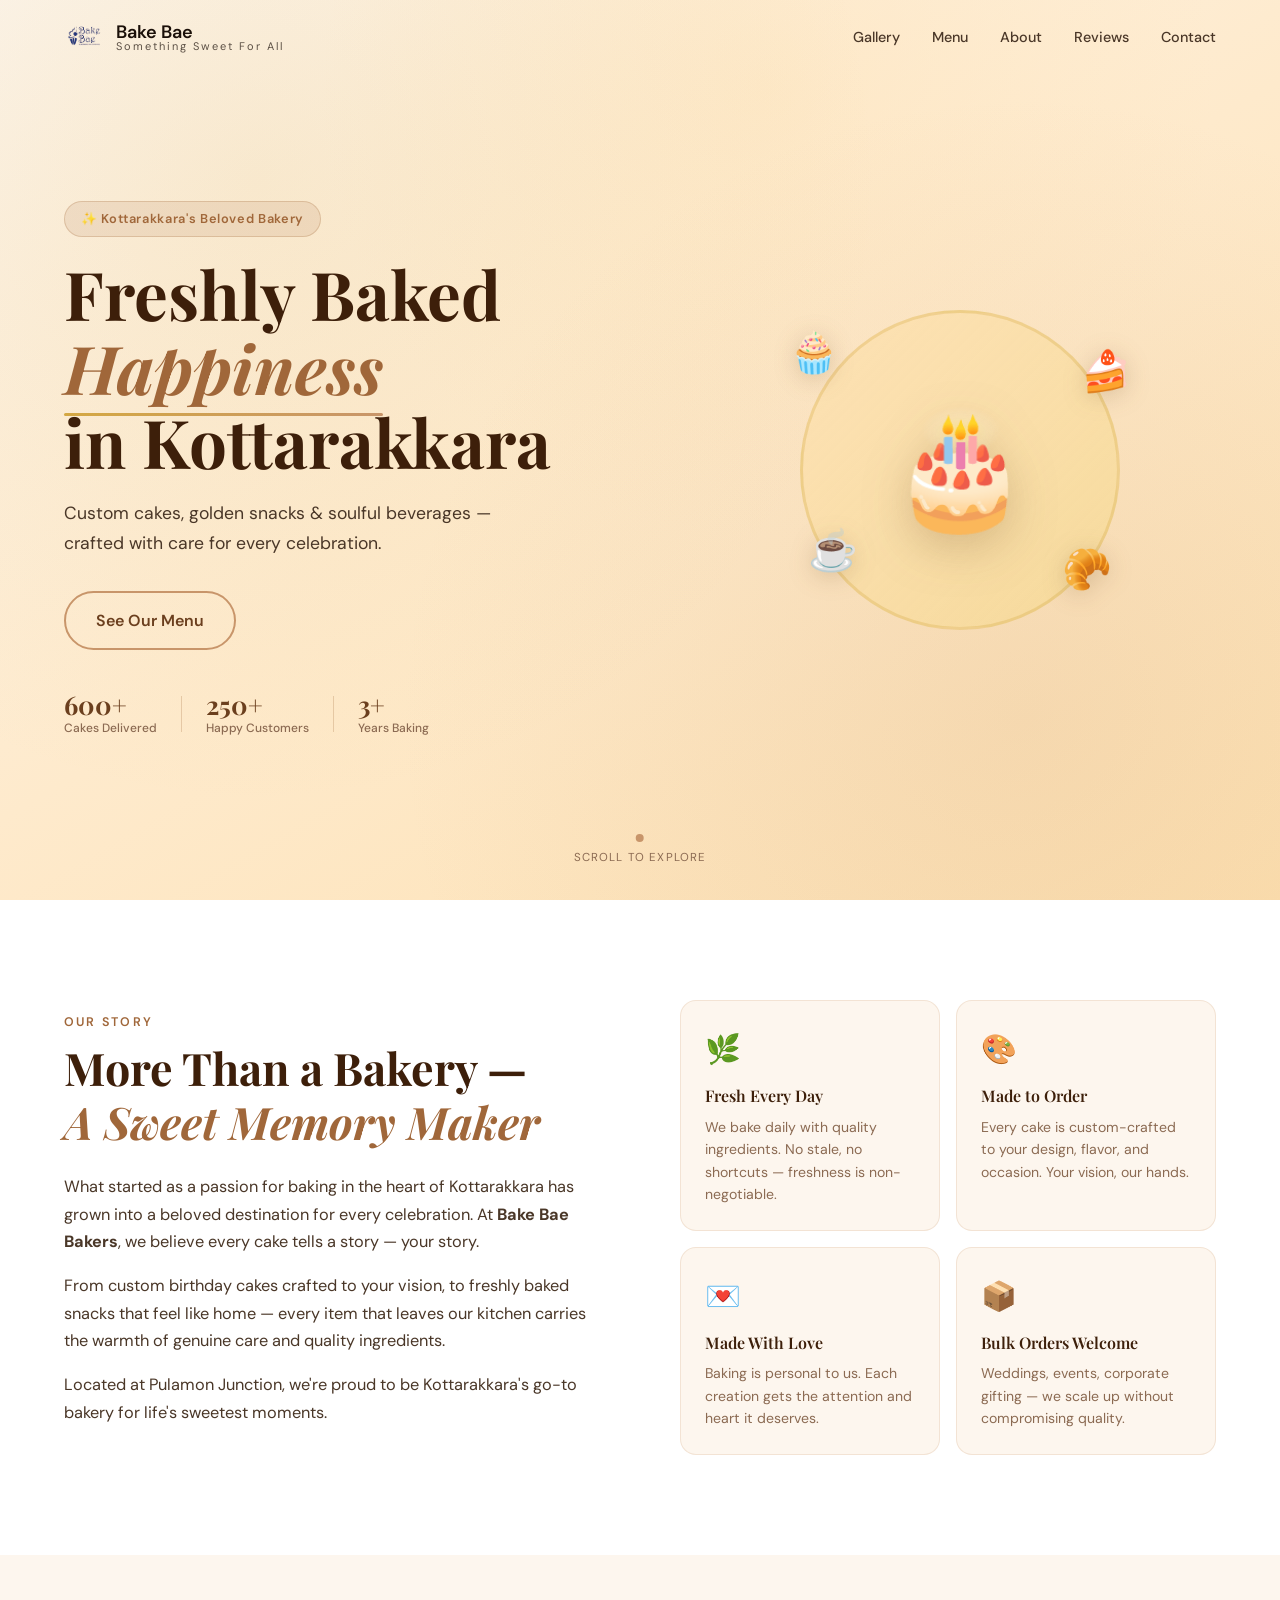
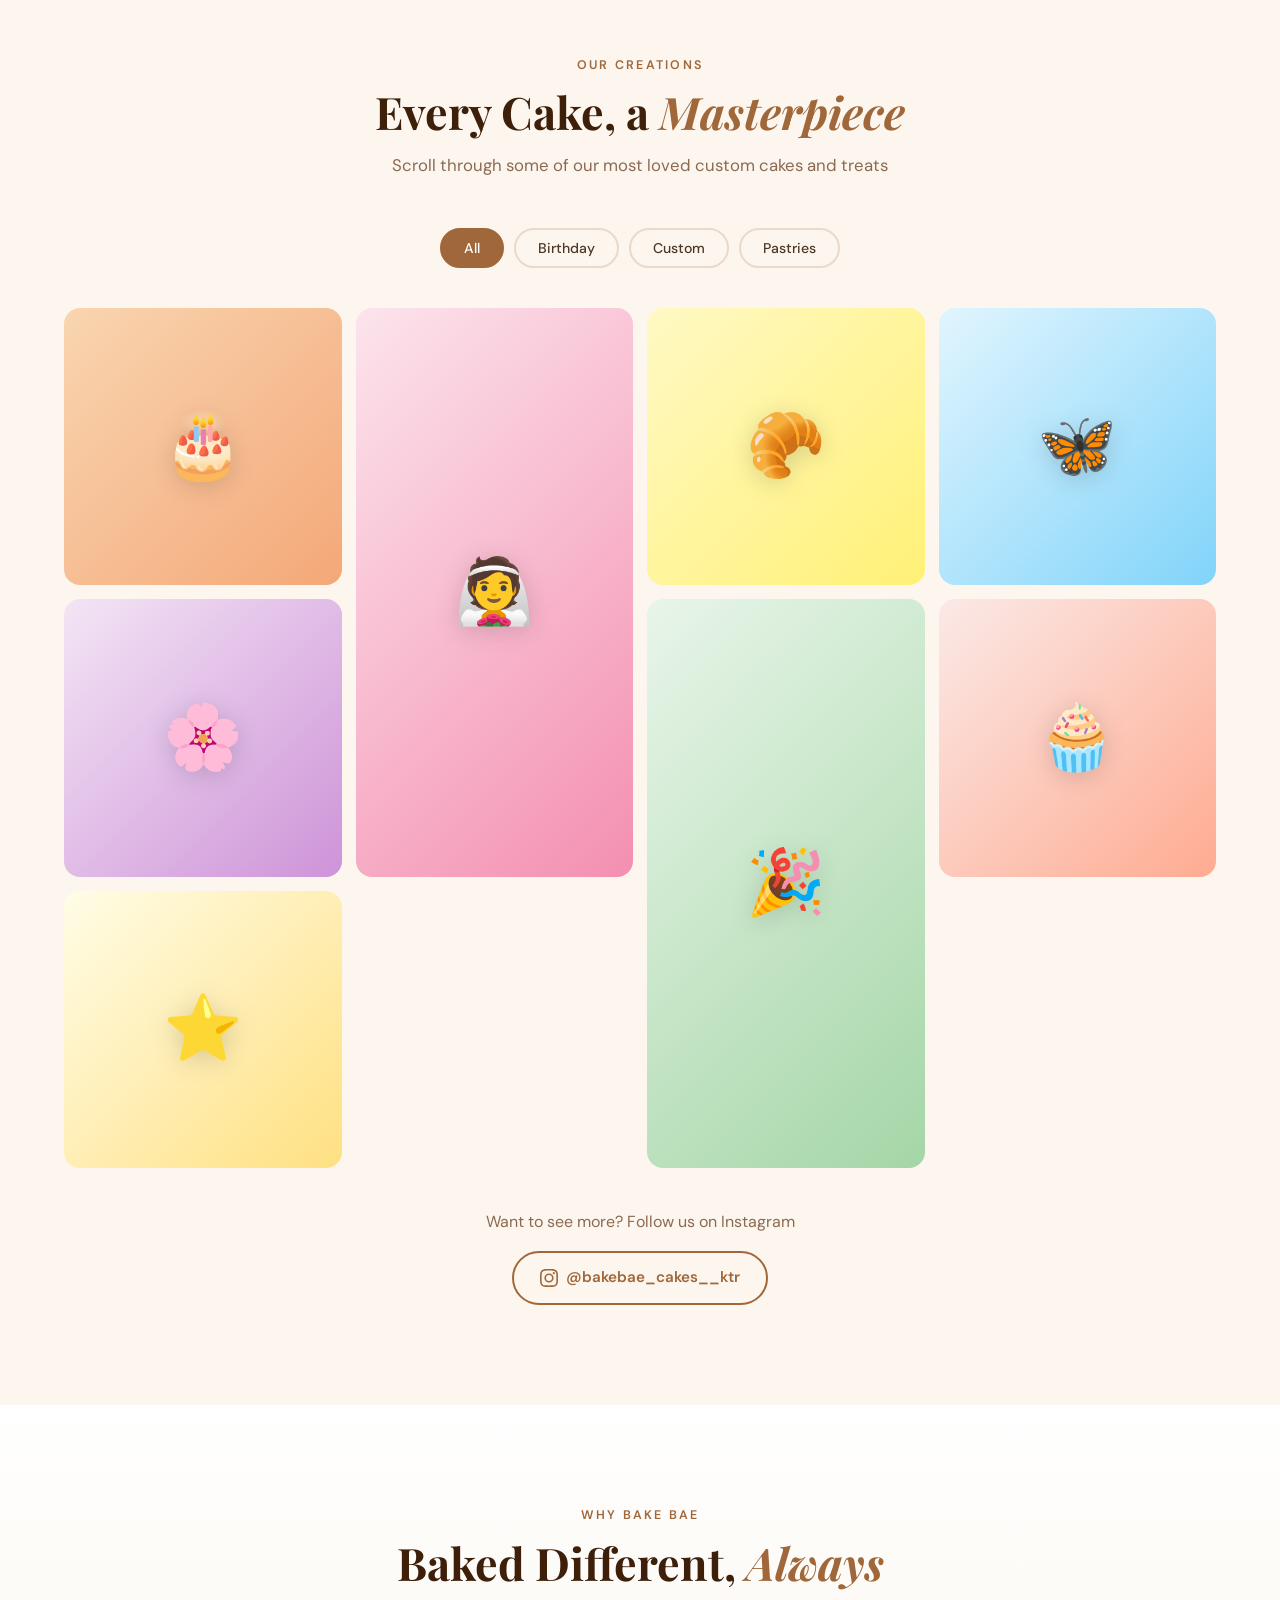
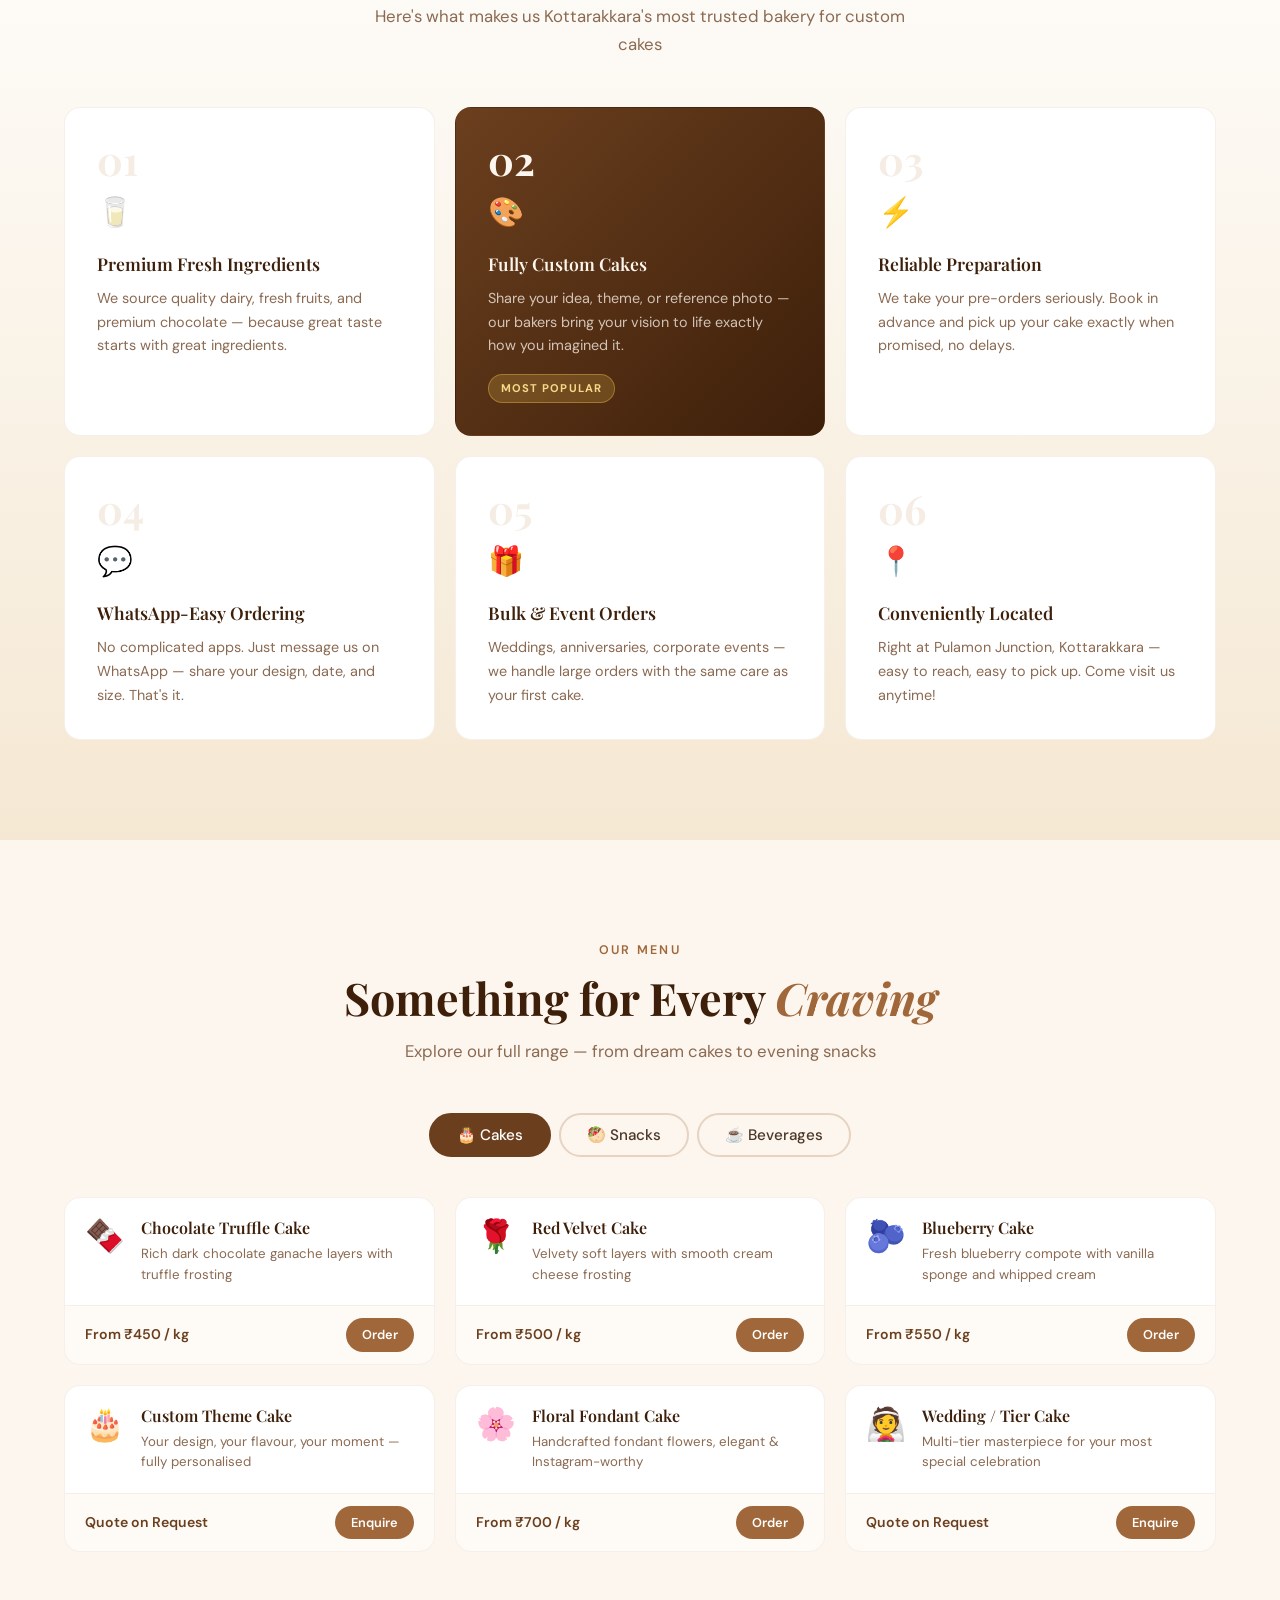
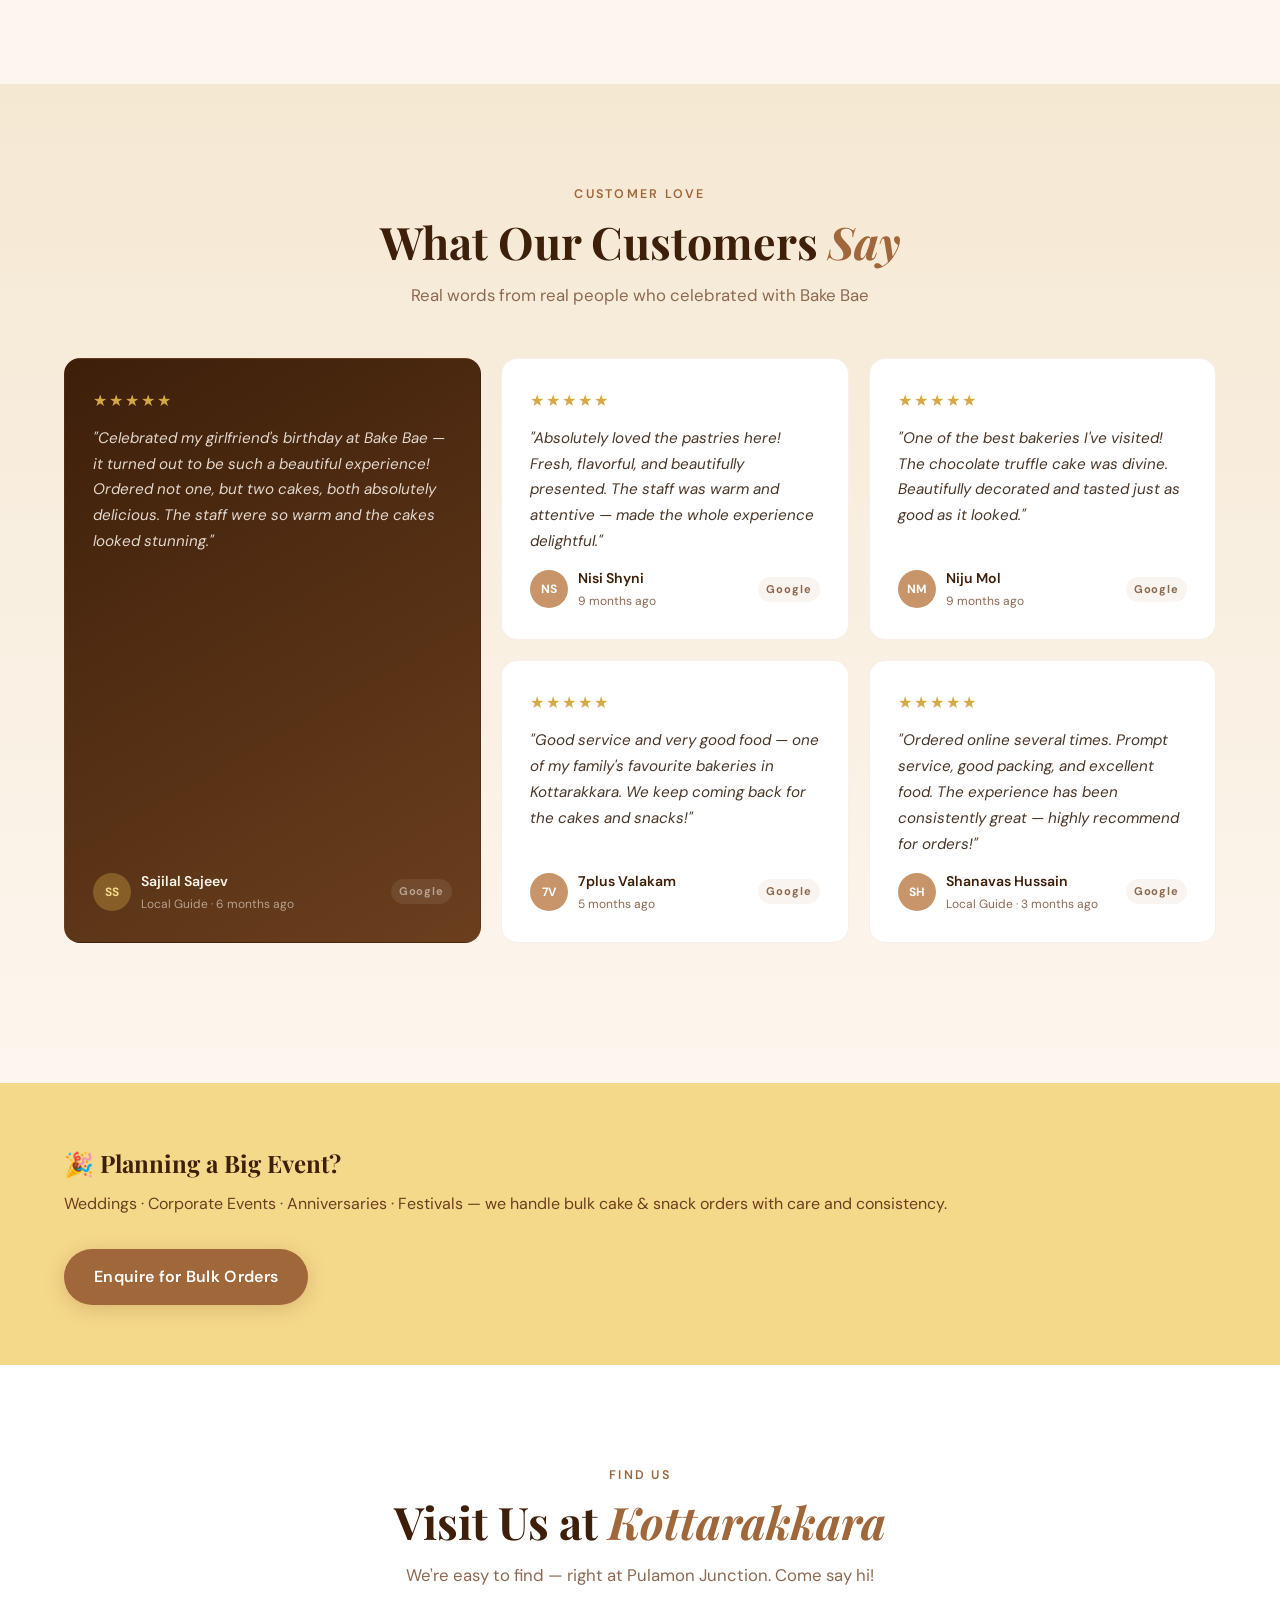
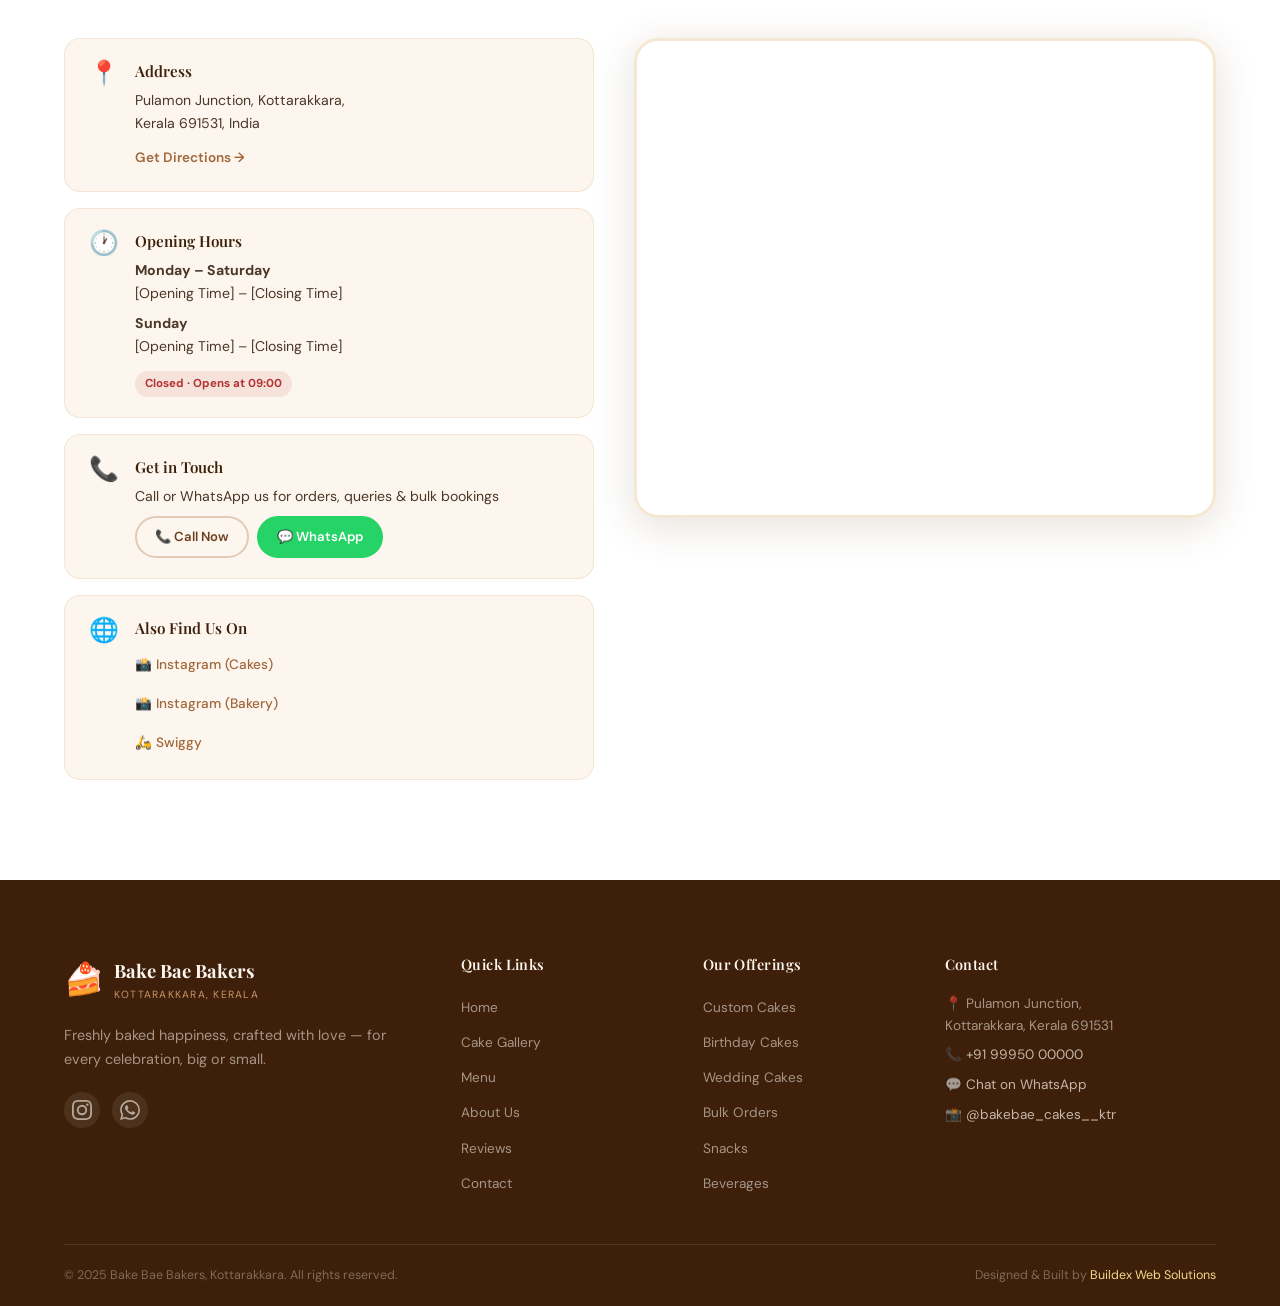
==== commit b37d06b0: "mvp2 - loading" ====
--- a/index.html
+++ b/index.html
@@ -15,17 +15,20 @@
   <link rel="stylesheet" href="style.css" />
 </head>
 <body>
+    <div id="loader">
+  <img src="assets/logo.png" alt="Bake Bae Logo" id="loaderLogo">
+</div>
 
   <!-- ===== NAVBAR ===== -->
   <nav class="navbar" id="navbar">
     <div class="nav-container">
-      <a href="#home" class="nav-logo">
-        <span class="logo-icon">🍰</span>
-        <div class="logo-text">
-          <span class="logo-name">Bake Bae</span>
-          <span class="logo-sub">Bakers</span>
-        </div>
-      </a>
+      <a href="#home" class="nav-logo brand">
+  <img src="assets/logo.png" class="logo">
+  <div class="brand-text">
+    <span class="brand-name">Bake Bae</span>
+    <span class="brand-sub">Something Sweet For All</span>
+  </div>
+</a>
       <ul class="nav-links" id="navLinks">
         <li><a href="#gallery">Gallery</a></li>
         <li><a href="#menu">Menu</a></li>
@@ -48,7 +51,7 @@
       <h1 class="hero-title fade-in delay-1">
         Freshly Baked<br />
         <em>Happiness</em><br />
-        in Kottarakkara 🍰
+        in Kottarakkara 
       </h1>
       <p class="hero-sub fade-in delay-2">
         Custom cakes, golden snacks &amp; soulful beverages —<br class="br-hide" />
@@ -60,12 +63,12 @@
       </div>
       <div class="hero-trust fade-in delay-4">
         <div class="trust-item">
-          <span class="trust-num">500+</span>
+          <span class="trust-num">600+</span>
           <span class="trust-label">Cakes Delivered</span>
         </div>
         <div class="trust-divider"></div>
         <div class="trust-item">
-          <span class="trust-num">150+</span>
+          <span class="trust-num">250+</span>
           <span class="trust-label">Happy Customers</span>
         </div>
         <div class="trust-divider"></div>
--- a/style.css
+++ b/style.css
@@ -1437,30 +1437,7 @@
   grid-template-columns: 1fr 1fr;
   gap: 10px;
 }
-.slot {
-  border: 1px solid #e5d3c2;
-  border-radius: 12px;
-  padding: 12px;
-  text-align: center;
-  cursor: pointer;
-  background: #fff;
-  transition: 0.2s;
-}
-
-.slot:hover {
-  border-color: #a0673a;
-  background: #f9f3ec;
-}
-
-.slot.active {
-  background: var(--brown);
-  color: #fff;
-  border-color: var(--brown);
-}
-
-.slot.active span {
-  color: #fff;
-}
+
 
 .date-buttons {
   display: flex;
@@ -1481,4 +1458,69 @@
   background: #a0673a;
   color: #fff;
   border-color: #a0673a;
+}
+
+/* ===== LOGO FIX ===== */
+.logo {
+  height: 42px;
+  width: auto;
+  object-fit: contain;
+  transform: scale(1.2); /* slightly zoom */
+}
+
+.brand {
+  display: flex;
+  align-items: center;
+  gap: 10px;
+}
+
+.brand-text {
+  display: flex;
+  flex-direction: column;
+  line-height: 1;
+}
+
+.brand-name {
+  font-size: 18px;
+  font-weight: 600;
+}
+
+.brand-sub {
+  font-size: 11px;
+  letter-spacing: 2px;
+  opacity: 0.7;
+}
+
+/* ===== LOADER FIX ===== */
+#loader {
+  position: fixed;
+  inset: 0;
+  background: #fdf6ee;
+  display: flex;
+  align-items: center;
+  justify-content: center;
+  z-index: 9999;
+}
+
+/* single clean definition */
+#loaderLogo {
+  width: 42px;
+  height: auto;
+
+  transform: scale(3);
+  transform-origin: center;
+  will-change: transform;
+
+  transition: transform 1s ease, opacity 0.5s ease;
+}
+
+/* expand */
+#loader.expand #loaderLogo {
+  transform: scale(6);
+}
+
+/* fade */
+#loader.hide {
+  opacity: 0;
+  transition: opacity 1s ease;
 }
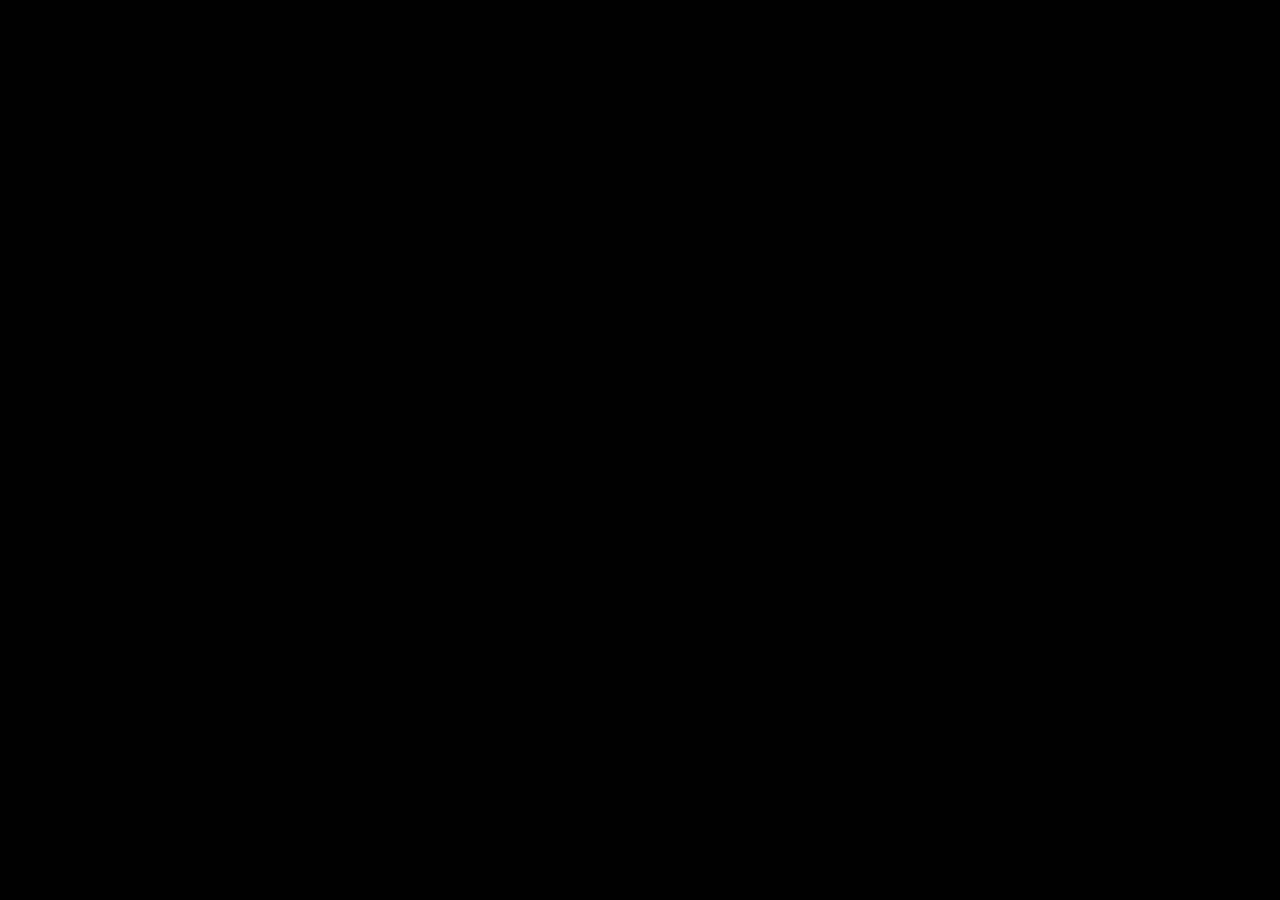
==== commit 0399f0e4: "starter" ====
--- a/index.html
+++ b/index.html
@@ -2,694 +2,257 @@
 <html lang="en">
 <head>
   <meta charset="UTF-8" />
-  <meta name="viewport" content="width=device-width, initial-scale=1.0" />
-  <meta name="description" content="Bake Bae Bakers – Freshly baked custom cakes, snacks, and beverages in Kottarakkara, Kerala. Order your dream cake on WhatsApp today!" />
-  <meta name="keywords" content="bakery Kottarakkara, custom cakes Kerala, birthday cakes Kottarakkara, Bake Bae, cake shop Kerala, order cake WhatsApp" />
-  <meta property="og:title" content="Bake Bae Bakers – Kottarakkara's Favourite Bakery" />
-  <meta property="og:description" content="Custom cakes, snacks & beverages made with love. Order on WhatsApp." />
-  <meta property="og:type" content="website" />
-  <title>Bake Bae Bakers – Kottarakkara's Favourite Bakery</title>
-  <link rel="preconnect" href="https://fonts.googleapis.com" />
-  <link rel="preconnect" href="https://fonts.gstatic.com" crossorigin />
-  <link href="https://fonts.googleapis.com/css2?family=Playfair+Display:ital,wght@0,400;0,600;0,700;1,400;1,600&family=DM+Sans:wght@300;400;500;600&display=swap" rel="stylesheet" />
-  <link rel="stylesheet" href="style.css" />
+  <meta name="viewport" content="width=device-width, initial-scale=1.0"/>
+  <title>Bake Bae</title>
+  <link href="https://fonts.googleapis.com/css2?family=Playfair+Display:wght@600;700&family=Cormorant+Garamond:wght@400;500&family=Inter:wght@400;500&display=swap" rel="stylesheet">
+  <link href="https://fonts.googleapis.com/css2?family=Playfair+Display:wght@600;700&family=DM+Sans:wght@400;500&display=swap" rel="stylesheet">
+
+  <style>
+    * { margin: 0; padding: 0; box-sizing: border-box; }
+      
+
+body {
+  font-family: 'Inter', sans-serif;
+  overflow: hidden;
+  background: #E6C9A8;
+}
+
+
+/* MAIN BRAND */
+h1 {
+  font-family: 'Playfair Display', serif;
+  font-size: clamp(3rem, 8vw, 5rem);
+  letter-spacing: 3px;
+}
+
+/* SUBTEXT */
+p {
+  margin-top: 12px;
+  font-family: 'Cormorant Garamond', serif;
+  font-size: 1.3rem;
+  letter-spacing: 1px;
+  opacity: 0.9;
+}
+    /* ===== VIDEO ===== */
+.video-bg {
+  position: fixed;
+  inset: 0;
+  width: 100%;
+  height: 100%;
+  object-fit: cover;
+  z-index: -2;
+
+  /* lightweight styling instead of heavy blur */
+  filter: brightness(0.6) contrast(1.1);
+  transform: scale(1.05);
+  will-change: transform;
+}
+
+
+body::after {
+  content: "";
+  position: fixed;
+  inset: 0;
+  pointer-events: none;
+
+  background-image: radial-gradient(rgba(255,255,255,0.05) 1px, transparent 1px);
+  background-size: 3px 3px;
+  opacity: 0.15;
+}
+.overlay {
+  position: fixed;
+  inset: 0;
+
+  background:
+    linear-gradient(rgba(0,0,0,0.75), rgba(0,0,0,0.55)),
+    radial-gradient(circle at center, rgba(0,0,0,0.2), rgba(0,0,0,0.8));
+
+  z-index: -1;
+}
+    /* ===== CONTENT ===== */
+    .content {
+      height: 100vh;
+      display: flex;
+      flex-direction: column;
+      align-items: center;
+      justify-content: center;
+      color: #fff;
+      text-align: center;
+      padding: 20px;
+      animation: fadeIn 1.2s ease;
+      
+    }
+
+    h1 {
+      font-family: 'Playfair Display', serif;
+      font-size: clamp(3rem, 8vw, 5rem);
+      letter-spacing: 4px;
+    }
+
+    p {
+      margin-top: 10px;
+      font-size: 1.2rem;
+      opacity: 0.85;
+    }
+
+    /* ===== BUTTON ===== */
+    .enter-btn {
+      margin-top: 30px;
+      padding: 12px 28px;
+      border: 2px solid #fff;
+      border-radius: 50px;
+      background: transparent;
+      color: #fff;
+      font-size: 0.95rem;
+      letter-spacing: 2px;
+      cursor: pointer;
+
+      opacity: 0;
+      transform: translateY(20px);
+      transition: all 0.6s ease;
+    }
+.video-bg {
+  position: fixed;
+  inset: 0;
+  width: 100%;
+  height: 100%;
+  object-fit: cover;
+  z-index: -2;
+
+  /* stronger soft look WITHOUT heavy blur */
+  filter: brightness(0.5) contrast(1.15) saturate(0.9);
+  transform: scale(1.08);
+  will-change: transform;
+
+  opacity: 0;
+  transition: opacity 1s ease;
+}
+.video-bg.loaded {
+  opacity: 1;
+}
+
+    .enter-btn.show {
+      opacity: 1;
+      transform: translateY(0);
+    }
+
+    .enter-btn:hover {
+      background: #fff;
+      color: #000;
+    }
+
+    .content h1,
+.content p {
+  animation: fadeIn 1.2s ease;
+}
+
+@keyframes logoReveal {
+  from {
+    opacity: 0;
+    transform: translateY(40px) scale(0.9);
+  }
+  to {
+    opacity: 1;
+    transform: translateY(20px) scale(1); /* <-- stays lower */
+  }
+}
+
+    /* ===== ANIMATION ===== */
+    @keyframes fadeIn {
+      from { opacity: 0; transform: translateY(20px); }
+      to   { opacity: 1; transform: translateY(0); }
+    }
+.logo {
+  width: clamp(140px, 18vw, 240px);
+  margin-bottom: 24px;
+
+  opacity: 0;
+  animation: logoReveal 1s ease forwards;
+  animation-delay: 0.2s;
+
+  filter: brightness(10) contrast(1.2)
+          drop-shadow(0 0 20px rgba(255,255,255,0.35));
+}
+
+body.fade-out {
+  opacity: 0;
+  transition: opacity 0.6s ease;
+}
+#videoCover {
+  position: fixed;
+  inset: 0;
+  background: #000; /* or very dark brown */
+  z-index: 9999;
+  transition: opacity 0.6s ease;
+}
+
+  </style>
+
+  <script>
+  if (sessionStorage.getItem("seenIntro") === "true") {
+    window.location.href = "home.html";
+  }
+</script>
 </head>
+
+
 <body>
-    <div id="loader">
-  <img src="assets/logo.png" alt="Bake Bae Logo" id="loaderLogo">
-</div>
-
-  <!-- ===== NAVBAR ===== -->
-  <nav class="navbar" id="navbar">
-    <div class="nav-container">
-      <a href="#home" class="nav-logo brand">
-  <img src="assets/logo.png" class="logo">
-  <div class="brand-text">
-    <span class="brand-name">Bake Bae</span>
-    <span class="brand-sub">Something Sweet For All</span>
+  <div id="videoCover" style="background:#000;"></div>
+
+  <!-- VIDEO -->
+  <video autoplay muted loop playsinline preload="auto" class="video-bg">
+    <source src="assets/bg.mp4" type="video/mp4">
+  </video>
+
+  <!-- OVERLAY -->
+  <div class="overlay"></div>
+
+  <!-- CONTENT -->
+  <div class="content">
+      <img src="assets/logo.png" alt="Bake Bae Logo" class="logo">
+
+    <h1>BAKE BAE</h1>
+    <p>Something Sweet For All</p>
+    
+
+    <button class="enter-btn" id="enterBtn">ENTER</button>
   </div>
-</a>
-      <ul class="nav-links" id="navLinks">
-        <li><a href="#gallery">Gallery</a></li>
-        <li><a href="#menu">Menu</a></li>
-        <li><a href="#why-us">About</a></li>
-        <li><a href="#reviews">Reviews</a></li>
-        <li><a href="#contact">Contact</a></li>
-
-      </ul>
-      <button class="hamburger" id="hamburger" aria-label="Toggle menu">
-        <span></span><span></span><span></span>
-      </button>
-    </div>
-  </nav>
-
-  <!-- ===== HERO SECTION ===== -->
-  <section class="hero" id="home">
-    <div class="hero-bg-pattern"></div>
-    <div class="hero-content">
-      <div class="hero-badge fade-in">✨ Kottarakkara's Beloved Bakery</div>
-      <h1 class="hero-title fade-in delay-1">
-        Freshly Baked<br />
-        <em>Happiness</em><br />
-        in Kottarakkara 
-      </h1>
-      <p class="hero-sub fade-in delay-2">
-        Custom cakes, golden snacks &amp; soulful beverages —<br class="br-hide" />
-        crafted with care for every celebration.
-      </p>
-      <div class="hero-actions fade-in delay-3">
-
-        <a href="#menu" class="btn-secondary">See Our Menu</a>
-      </div>
-      <div class="hero-trust fade-in delay-4">
-        <div class="trust-item">
-          <span class="trust-num">600+</span>
-          <span class="trust-label">Cakes Delivered</span>
-        </div>
-        <div class="trust-divider"></div>
-        <div class="trust-item">
-          <span class="trust-num">250+</span>
-          <span class="trust-label">Happy Customers</span>
-        </div>
-        <div class="trust-divider"></div>
-        <div class="trust-item">
-          <span class="trust-num">3+</span>
-          <span class="trust-label">Years Baking</span>
-        </div>
-      </div>
-    </div>
-    <div class="hero-visual fade-in delay-2">
-      <div class="hero-cake-display">
-        <div class="cake-circle-bg"></div>
-        <div class="cake-emoji-main">🎂</div>
-        <div class="floating-item item-1">🧁</div>
-        <div class="floating-item item-2">🍰</div>
-        <div class="floating-item item-3">☕</div>
-        <div class="floating-item item-4">🥐</div>
-      </div>
-    </div>
-    <div class="hero-scroll-hint">
-      <div class="scroll-dot"></div>
-      <span>Scroll to explore</span>
-    </div>
-  </section>
-
-  <!-- ===== BRAND STORY ===== -->
-  <section class="brand-story">
-    <div class="container">
-      <div class="story-grid">
-        <div class="story-text fade-up">
-          <div class="section-label">Our Story</div>
-          <h2 class="section-title">More Than a Bakery —<br /><em>A Sweet Memory Maker</em></h2>
-          <p>What started as a passion for baking in the heart of Kottarakkara has grown into a beloved destination for every celebration. At <strong>Bake Bae Bakers</strong>, we believe every cake tells a story — your story.</p>
-          <p>From custom birthday cakes crafted to your vision, to freshly baked snacks that feel like home — every item that leaves our kitchen carries the warmth of genuine care and quality ingredients.</p>
-          <p>Located at Pulamon Junction, we're proud to be Kottarakkara's go-to bakery for life's sweetest moments.</p>
-         
-        </div>
-        <div class="story-values fade-up delay-1">
-          <div class="value-card">
-            <div class="value-icon">🌿</div>
-            <h3>Fresh Every Day</h3>
-            <p>We bake daily with quality ingredients. No stale, no shortcuts — freshness is non-negotiable.</p>
-          </div>
-          <div class="value-card">
-            <div class="value-icon">🎨</div>
-            <h3>Made to Order</h3>
-            <p>Every cake is custom-crafted to your design, flavor, and occasion. Your vision, our hands.</p>
-          </div>
-          <div class="value-card">
-            <div class="value-icon">💌</div>
-            <h3>Made With Love</h3>
-            <p>Baking is personal to us. Each creation gets the attention and heart it deserves.</p>
-          </div>
-          <div class="value-card">
-            <div class="value-icon">📦</div>
-            <h3>Bulk Orders Welcome</h3>
-            <p>Weddings, events, corporate gifting — we scale up without compromising quality.</p>
-          </div>
-        </div>
-      </div>
-    </div>
-  </section>
-
-  <!-- ===== CAKE GALLERY ===== -->
-  <section class="gallery-section" id="gallery">
-    <div class="container">
-      <div class="section-header fade-up">
-        <div class="section-label">Our Creations</div>
-        <h2 class="section-title">Every Cake, a <em>Masterpiece</em></h2>
-        <p class="section-sub">Scroll through some of our most loved custom cakes and treats</p>
-      </div>
-      <div class="gallery-filters fade-up">
-        <button class="filter-btn active" data-filter="all">All</button>
-        <button class="filter-btn" data-filter="birthday">Birthday</button>
-        <button class="filter-btn" data-filter="custom">Custom</button>
-        <button class="filter-btn" data-filter="pastry">Pastries</button>
-      </div>
-      <div class="gallery-grid fade-up delay-1">
-        <div class="gallery-item" data-cat="birthday">
-          <div class="gallery-img" style="background: linear-gradient(135deg, #f9d5b0 0%, #f4a878 100%);">
-            <span class="gallery-emoji">🎂</span>
-          </div>
-          <div class="gallery-overlay">
-            <span class="gallery-tag">Birthday Cake</span>
-            <p>Classic Chocolate Truffle</p>
-          </div>
-        </div>
-        <div class="gallery-item tall" data-cat="custom">
-          <div class="gallery-img" style="background: linear-gradient(135deg, #fce4ec 0%, #f48fb1 100%);">
-            <span class="gallery-emoji">👰</span>
-          </div>
-          <div class="gallery-overlay">
-            <span class="gallery-tag">Custom Design</span>
-            <p>Wedding Fondant Cake</p>
-          </div>
-        </div>
-        <div class="gallery-item" data-cat="pastry">
-          <div class="gallery-img" style="background: linear-gradient(135deg, #fff9c4 0%, #fff176 100%);">
-            <span class="gallery-emoji">🥐</span>
-          </div>
-          <div class="gallery-overlay">
-            <span class="gallery-tag">Pastry</span>
-            <p>Butter Croissant</p>
-          </div>
-        </div>
-        <div class="gallery-item" data-cat="birthday">
-          <div class="gallery-img" style="background: linear-gradient(135deg, #e1f5fe 0%, #81d4fa 100%);">
-            <span class="gallery-emoji">🦋</span>
-          </div>
-          <div class="gallery-overlay">
-            <span class="gallery-tag">Birthday</span>
-            <p>Butterfly Blue Velvet</p>
-          </div>
-        </div>
-        <div class="gallery-item" data-cat="custom">
-          <div class="gallery-img" style="background: linear-gradient(135deg, #f3e5f5 0%, #ce93d8 100%);">
-            <span class="gallery-emoji">🌸</span>
-          </div>
-          <div class="gallery-overlay">
-            <span class="gallery-tag">Custom</span>
-            <p>Floral Fantasy Cake</p>
-          </div>
-        </div>
-        <div class="gallery-item tall" data-cat="birthday">
-          <div class="gallery-img" style="background: linear-gradient(135deg, #e8f5e9 0%, #a5d6a7 100%);">
-            <span class="gallery-emoji">🎉</span>
-          </div>
-          <div class="gallery-overlay">
-            <span class="gallery-tag">Birthday</span>
-            <p>Tier Celebration Cake</p>
-          </div>
-        </div>
-        <div class="gallery-item" data-cat="pastry">
-          <div class="gallery-img" style="background: linear-gradient(135deg, #fbe9e7 0%, #ffab91 100%);">
-            <span class="gallery-emoji">🧁</span>
-          </div>
-          <div class="gallery-overlay">
-            <span class="gallery-tag">Pastry</span>
-            <p>Red Velvet Cupcake</p>
-          </div>
-        </div>
-        <div class="gallery-item" data-cat="custom">
-          <div class="gallery-img" style="background: linear-gradient(135deg, #fffde7 0%, #ffe082 100%);">
-            <span class="gallery-emoji">⭐</span>
-          </div>
-          <div class="gallery-overlay">
-            <span class="gallery-tag">Custom</span>
-            <p>Gold Star Theme Cake</p>
-          </div>
-        </div>
-      </div>
-      <div class="gallery-cta fade-up">
-        <p>Want to see more? Follow us on Instagram</p>
-        <a href="https://www.instagram.com/bakebae_cakes__ktr/" target="_blank" class="btn-outline">
-          <svg width="18" height="18" viewBox="0 0 24 24" fill="currentColor"><path d="M12 2.163c3.204 0 3.584.012 4.85.07 3.252.148 4.771 1.691 4.919 4.919.058 1.265.069 1.645.069 4.849 0 3.205-.012 3.584-.069 4.849-.149 3.225-1.664 4.771-4.919 4.919-1.266.058-1.644.07-4.85.07-3.204 0-3.584-.012-4.849-.07-3.26-.149-4.771-1.699-4.919-4.92-.058-1.265-.07-1.644-.07-4.849 0-3.204.013-3.583.07-4.849.149-3.227 1.664-4.771 4.919-4.919 1.266-.057 1.645-.069 4.849-.069zM12 0C8.741 0 8.333.014 7.053.072 2.695.272.273 2.69.073 7.052.014 8.333 0 8.741 0 12c0 3.259.014 3.668.072 4.948.2 4.358 2.618 6.78 6.98 6.98C8.333 23.986 8.741 24 12 24c3.259 0 3.668-.014 4.948-.072 4.354-.2 6.782-2.618 6.979-6.98.059-1.28.073-1.689.073-4.948 0-3.259-.014-3.667-.072-4.947-.196-4.354-2.617-6.78-6.979-6.98C15.668.014 15.259 0 12 0zm0 5.838a6.162 6.162 0 100 12.324 6.162 6.162 0 000-12.324zM12 16a4 4 0 110-8 4 4 0 010 8zm6.406-11.845a1.44 1.44 0 100 2.881 1.44 1.44 0 000-2.881z"/></svg>
-          @bakebae_cakes__ktr
-        </a>
-      </div>
-    </div>
-  </section>
-
-  <!-- ===== WHY CHOOSE US ===== -->
-  <section class="why-us" id="why-us">
-    <div class="container">
-      <div class="section-header fade-up">
-        <div class="section-label">Why Bake Bae</div>
-        <h2 class="section-title">Baked Different, <em>Always</em></h2>
-        <p class="section-sub">Here's what makes us Kottarakkara's most trusted bakery for custom cakes</p>
-      </div>
-      <div class="why-grid fade-up delay-1">
-        <div class="why-card">
-          <div class="why-num">01</div>
-          <div class="why-icon">🥛</div>
-          <h3>Premium Fresh Ingredients</h3>
-          <p>We source quality dairy, fresh fruits, and premium chocolate — because great taste starts with great ingredients.</p>
-        </div>
-        <div class="why-card featured">
-          <div class="why-num">02</div>
-          <div class="why-icon">🎨</div>
-          <h3>Fully Custom Cakes</h3>
-          <p>Share your idea, theme, or reference photo — our bakers bring your vision to life exactly how you imagined it.</p>
-          <div class="featured-badge">Most Popular</div>
-        </div>
-        <div class="why-card">
-          <div class="why-num">03</div>
-          <div class="why-icon">⚡</div>
-          <h3>Reliable Preparation</h3>
-          <p>We take your pre-orders seriously. Book in advance and pick up your cake exactly when promised, no delays.</p>
-        </div>
-        <div class="why-card">
-          <div class="why-num">04</div>
-          <div class="why-icon">💬</div>
-          <h3>WhatsApp-Easy Ordering</h3>
-          <p>No complicated apps. Just message us on WhatsApp — share your design, date, and size. That's it.</p>
-        </div>
-        <div class="why-card">
-          <div class="why-num">05</div>
-          <div class="why-icon">🎁</div>
-          <h3>Bulk & Event Orders</h3>
-          <p>Weddings, anniversaries, corporate events — we handle large orders with the same care as your first cake.</p>
-        </div>
-        <div class="why-card">
-          <div class="why-num">06</div>
-          <div class="why-icon">📍</div>
-          <h3>Conveniently Located</h3>
-          <p>Right at Pulamon Junction, Kottarakkara — easy to reach, easy to pick up. Come visit us anytime!</p>
-        </div>
-      </div>
-    </div>
-  </section>
-
-  <!-- ===== MENU SECTION ===== -->
-  <section class="menu-section" id="menu">
-    <div class="container">
-      <div class="section-header fade-up">
-        <div class="section-label">Our Menu</div>
-        <h2 class="section-title">Something for Every <em>Craving</em></h2>
-        <p class="section-sub">Explore our full range — from dream cakes to evening snacks</p>
-      </div>
-      <div class="menu-tabs fade-up">
-        <button class="menu-tab active" data-tab="cakes">🎂 Cakes</button>
-        <button class="menu-tab" data-tab="snacks">🥙 Snacks</button>
-        <button class="menu-tab" data-tab="beverages">☕ Beverages</button>
-      </div>
-      <div class="menu-content">
-        <!-- CAKES -->
-        <div class="menu-panel active" id="tab-cakes">
-          <div class="menu-grid">
-            <div class="menu-card">
-              <div class="menu-card-top">
-                <span class="menu-emoji">🍫</span>
-                <div class="menu-info">
-                  <h4>Chocolate Truffle Cake</h4>
-                  <p>Rich dark chocolate ganache layers with truffle frosting</p>
-                </div>
-              </div>
-              <div class="menu-card-bottom">
-                <span class="menu-price">From ₹450 / kg</span>
-                <a href="https://wa.me/919995000000?text=Hi%2C%20I%20want%20to%20order%20a%20Chocolate%20Truffle%20Cake%20from%20Bake%20Bae" target="_blank" class="menu-order">Order</a>
-              </div>
-            </div>
-            <div class="menu-card">
-              <div class="menu-card-top">
-                <span class="menu-emoji">🌹</span>
-                <div class="menu-info">
-                  <h4>Red Velvet Cake</h4>
-                  <p>Velvety soft layers with smooth cream cheese frosting</p>
-                </div>
-              </div>
-              <div class="menu-card-bottom">
-                <span class="menu-price">From ₹500 / kg</span>
-                <a href="https://wa.me/919995000000?text=Hi%2C%20I%20want%20to%20order%20a%20Red%20Velvet%20Cake%20from%20Bake%20Bae" target="_blank" class="menu-order">Order</a>
-              </div>
-            </div>
-            <div class="menu-card">
-              <div class="menu-card-top">
-                <span class="menu-emoji">🫐</span>
-                <div class="menu-info">
-                  <h4>Blueberry Cake</h4>
-                  <p>Fresh blueberry compote with vanilla sponge and whipped cream</p>
-                </div>
-              </div>
-              <div class="menu-card-bottom">
-                <span class="menu-price">From ₹550 / kg</span>
-                <a href="https://wa.me/919995000000?text=Hi%2C%20I%20want%20to%20order%20a%20Blueberry%20Cake%20from%20Bake%20Bae" target="_blank" class="menu-order">Order</a>
-              </div>
-            </div>
-            <div class="menu-card">
-              <div class="menu-card-top">
-                <span class="menu-emoji">🎂</span>
-                <div class="menu-info">
-                  <h4>Custom Theme Cake</h4>
-                  <p>Your design, your flavour, your moment — fully personalised</p>
-                </div>
-              </div>
-              <div class="menu-card-bottom">
-                <span class="menu-price">Quote on Request</span>
-                <a href="https://wa.me/919995000000?text=Hi%2C%20I%20want%20a%20custom%20theme%20cake%20from%20Bake%20Bae" target="_blank" class="menu-order">Enquire</a>
-              </div>
-            </div>
-            <div class="menu-card">
-              <div class="menu-card-top">
-                <span class="menu-emoji">🌸</span>
-                <div class="menu-info">
-                  <h4>Floral Fondant Cake</h4>
-                  <p>Handcrafted fondant flowers, elegant & Instagram-worthy</p>
-                </div>
-              </div>
-              <div class="menu-card-bottom">
-                <span class="menu-price">From ₹700 / kg</span>
-                <a href="https://wa.me/919995000000?text=Hi%2C%20I%20want%20to%20order%20a%20Floral%20Fondant%20Cake%20from%20Bake%20Bae" target="_blank" class="menu-order">Order</a>
-              </div>
-            </div>
-            <div class="menu-card">
-              <div class="menu-card-top">
-                <span class="menu-emoji">👰</span>
-                <div class="menu-info">
-                  <h4>Wedding / Tier Cake</h4>
-                  <p>Multi-tier masterpiece for your most special celebration</p>
-                </div>
-              </div>
-              <div class="menu-card-bottom">
-                <span class="menu-price">Quote on Request</span>
-                <a href="https://wa.me/919995000000?text=Hi%2C%20I%20want%20to%20enquire%20about%20a%20wedding%20cake%20from%20Bake%20Bae" target="_blank" class="menu-order">Enquire</a>
-              </div>
-            </div>
-          </div>
-        </div>
-        <!-- SNACKS -->
-        <div class="menu-panel" id="tab-snacks">
-          <div class="menu-grid">
-            <div class="menu-card">
-              <div class="menu-card-top">
-                <span class="menu-emoji">🌯</span>
-                <div class="menu-info">
-                  <h4>Chicken Shawarma</h4>
-                  <p>Juicy marinated chicken wrapped in soft pita with garlic sauce</p>
-                </div>
-              </div>
-              
-            </div>
-            <div class="menu-card">
-              <div class="menu-card-top">
-                <span class="menu-emoji">🥟</span>
-                <div class="menu-info">
-                  <h4>Chicken Puffs</h4>
-                  <p>Flaky golden pastry filled with spiced chicken keema</p>
-                </div>
-              </div>
-              
-            </div>
-            <div class="menu-card">
-              <div class="menu-card-top">
-                <span class="menu-emoji">🍗</span>
-                <div class="menu-info">
-                  <h4>Chicken Cutlet</h4>
-                  <p>Crispy coated Kerala-style chicken cutlets, freshly fried</p>
-                </div>
-              </div>
-              
-            </div>
-            <div class="menu-card">
-              <div class="menu-card-top">
-                <span class="menu-emoji">🥐</span>
-                <div class="menu-info">
-                  <h4>Bakery Pastries</h4>
-                  <p>Assorted fresh-baked pastries — ask for today's selection</p>
-                </div>
-              </div>
-            
-            </div>
-          </div>
-        </div>
-        <!-- BEVERAGES -->
-        <div class="menu-panel" id="tab-beverages">
-          <div class="menu-grid">
-            <div class="menu-card">
-              <div class="menu-card-top">
-                <span class="menu-emoji">☕</span>
-                <div class="menu-info">
-                  <h4>Fresh Coffee</h4>
-                  <p>Rich, aromatic filter coffee and specialty brews</p>
-                </div>
-              </div>
-              
-            </div>
-            <div class="menu-card">
-              <div class="menu-card-top">
-                <span class="menu-emoji">🥤</span>
-                <div class="menu-info">
-                  <h4>Fresh Juice</h4>
-                  <p>Seasonal fruit juices made fresh — orange, pomegranate, mixed fruit</p>
-                </div>
-              </div>
-             
-            </div>
-            <div class="menu-card">
-              <div class="menu-card-top">
-                <span class="menu-emoji">🧋</span>
-                <div class="menu-info">
-                  <h4>Milkshakes</h4>
-                  <p>Thick, creamy shakes — strawberry, vanilla, chocolate &amp; more</p>
-                </div>
-              </div>
-             
-            </div>
-            <div class="menu-card">
-              <div class="menu-card-top">
-                <span class="menu-emoji">🍋</span>
-                <div class="menu-info">
-                  <h4>Mojito &amp; Coolers</h4>
-                  <p>Refreshing mocktails — orange mojito, lime mint, and more</p>
-                </div>
-              </div>
-              
-            </div>
-          </div>
-        </div>
-      </div>
-      
-    </div>
-  </section>
-
-  <!-- ===== REVIEWS ===== -->
-  <section class="reviews-section" id="reviews">
-    <div class="container">
-      <div class="section-header fade-up">
-        <div class="section-label">Customer Love</div>
-        <h2 class="section-title">What Our Customers <em>Say</em></h2>
-        <p class="section-sub">Real words from real people who celebrated with Bake Bae</p>
-      </div>
-      <div class="reviews-grid fade-up delay-1">
-        <div class="review-card featured-review">
-          <div class="review-stars">★★★★★</div>
-          <p class="review-text">"Celebrated my girlfriend's birthday at Bake Bae — it turned out to be such a beautiful experience! Ordered not one, but two cakes, both absolutely delicious. The staff were so warm and the cakes looked stunning."</p>
-          <div class="review-author">
-            <div class="author-avatar">SS</div>
-            <div>
-              <div class="author-name">Sajilal Sajeev</div>
-              <div class="author-meta">Local Guide · 6 months ago</div>
-            </div>
-            <div class="review-source">Google</div>
-          </div>
-        </div>
-        <div class="review-card">
-          <div class="review-stars">★★★★★</div>
-          <p class="review-text">"Absolutely loved the pastries here! Fresh, flavorful, and beautifully presented. The staff was warm and attentive — made the whole experience delightful."</p>
-          <div class="review-author">
-            <div class="author-avatar">NS</div>
-            <div>
-              <div class="author-name">Nisi Shyni</div>
-              <div class="author-meta">9 months ago</div>
-            </div>
-            <div class="review-source">Google</div>
-          </div>
-        </div>
-        <div class="review-card">
-          <div class="review-stars">★★★★★</div>
-          <p class="review-text">"One of the best bakeries I've visited! The chocolate truffle cake was divine. Beautifully decorated and tasted just as good as it looked."</p>
-          <div class="review-author">
-            <div class="author-avatar">NM</div>
-            <div>
-              <div class="author-name">Niju Mol</div>
-              <div class="author-meta">9 months ago</div>
-            </div>
-            <div class="review-source">Google</div>
-          </div>
-        </div>
-        <div class="review-card">
-          <div class="review-stars">★★★★★</div>
-          <p class="review-text">"Good service and very good food — one of my family's favourite bakeries in Kottarakkara. We keep coming back for the cakes and snacks!"</p>
-          <div class="review-author">
-            <div class="author-avatar">7V</div>
-            <div>
-              <div class="author-name">7plus Valakam</div>
-              <div class="author-meta">5 months ago</div>
-            </div>
-            <div class="review-source">Google</div>
-          </div>
-        </div>
-        <div class="review-card">
-          <div class="review-stars">★★★★★</div>
-          <p class="review-text">"Ordered online several times. Prompt service, good packing, and excellent food. The experience has been consistently great — highly recommend for orders!"</p>
-          <div class="review-author">
-            <div class="author-avatar">SH</div>
-            <div>
-              <div class="author-name">Shanavas Hussain</div>
-              <div class="author-meta">Local Guide · 3 months ago</div>
-            </div>
-            <div class="review-source">Google</div>
-          </div>
-        </div>
-      </div>
-      
-    </div>
-  </section>
-
-
-  
-
-  <!-- ===== BULK ORDERS BANNER ===== -->
-  <section class="bulk-section">
-    <div class="container">
-      <div class="bulk-inner fade-up">
-        <div class="bulk-text">
-          <h3>🎉 Planning a Big Event?</h3>
-          <p>Weddings · Corporate Events · Anniversaries · Festivals — we handle bulk cake &amp; snack orders with care and consistency.</p>
-        </div>
-        <a href="https://wa.me/919995000000?text=Hi%2C%20I%20need%20to%20discuss%20a%20bulk%20order%20with%20Bake%20Bae" target="_blank" class="btn-primary">Enquire for Bulk Orders</a>
-      </div>
-    </div>
-  </section>
-
-  <!-- ===== LOCATION & CONTACT ===== -->
-  <section class="contact-section" id="contact">
-    <div class="container">
-      <div class="section-header fade-up">
-        <div class="section-label">Find Us</div>
-        <h2 class="section-title">Visit Us at <em>Kottarakkara</em></h2>
-        <p class="section-sub">We're easy to find — right at Pulamon Junction. Come say hi!</p>
-      </div>
-      <div class="contact-grid fade-up delay-1">
-        <div class="contact-info">
-          <div class="contact-card">
-            <div class="contact-icon">📍</div>
-            <div>
-              <h4>Address</h4>
-              <p>Pulamon Junction, Kottarakkara,<br />Kerala 691531, India</p>
-              <a href="https://maps.google.com/?q=Bake+Bae+Bakers+Kottarakkara" target="_blank" class="contact-link">Get Directions →</a>
-            </div>
-          </div>
-          <div class="contact-card">
-            <div class="contact-icon">🕐</div>
-            <div>
-              <h4>Opening Hours</h4>
-              <p><strong>Monday – Saturday</strong><br />[Opening Time] – [Closing Time]</p>
-              <p><strong>Sunday</strong><br />[Opening Time] – [Closing Time]</p>
-              <span class="open-badge" id="openBadge">Checking hours...</span>
-            </div>
-          </div>
-          <div class="contact-card">
-            <div class="contact-icon">📞</div>
-            <div>
-              <h4>Get in Touch</h4>
-              <p>Call or WhatsApp us for orders, queries &amp; bulk bookings</p>
-              <div class="contact-btns">
-                <a href="tel:+919995000000" class="btn-contact">📞 Call Now</a>
-                <a href="https://wa.me/919995000000?text=Hi%2C%20I%20want%20to%20enquire%20about%20Bake%20Bae" target="_blank" class="btn-contact wa">💬 WhatsApp</a>
-              </div>
-            </div>
-          </div>
-          <div class="contact-card">
-            <div class="contact-icon">🌐</div>
-            <div>
-              <h4>Also Find Us On</h4>
-              <div class="social-links">
-                <a href="https://www.instagram.com/bakebae_cakes__ktr/" target="_blank" class="social-btn">📸 Instagram (Cakes)</a>
-                <a href="https://www.instagram.com/bake_bae_bakers/" target="_blank" class="social-btn">📸 Instagram (Bakery)</a>
-                <a href="https://www.swiggy.com/city/kollam/bake-bae-bakers-kottarakkara-rest978062" target="_blank" class="social-btn">🛵 Swiggy</a>
-              </div>
-            </div>
-          </div>
-        </div>
-        <div class="contact-map">
-          <iframe
-            src="https://www.google.com/maps/embed?pb=!1m18!1m12!1m3!1d3940.3!2d76.776!3d9.003!2m3!1f0!2f0!3f0!3m2!1i1024!2i768!4f13.1!3m3!1m2!1s0x3b06280c7f1d9fe5%3A0xf83b2c7d8ef73dae!2sPulamon%20Junction%2C%20Kottarakkara%2C%20Kerala!5e0!3m2!1sen!2sin!4v1700000000000!5m2!1sen!2sin"
-            width="100%"
-            height="100%"
-            style="border:0;"
-            allowfullscreen=""
-            loading="lazy"
-            referrerpolicy="no-referrer-when-downgrade"
-            title="Bake Bae Bakers Location"
-          ></iframe>
-        </div>
-      </div>
-    </div>
-  </section>
-
-  <!-- ===== FOOTER ===== -->
-  <footer class="footer">
-    <div class="container">
-      <div class="footer-grid">
-        <div class="footer-brand">
-          <div class="footer-logo">
-            <span>🍰</span>
-            <div>
-              <div class="footer-logo-name">Bake Bae Bakers</div>
-              <div class="footer-logo-sub">Kottarakkara, Kerala</div>
-            </div>
-          </div>
-          <p class="footer-tagline">Freshly baked happiness, crafted with love — for every celebration, big or small.</p>
-          <div class="footer-social">
-            <a href="https://www.instagram.com/bakebae_cakes__ktr/" target="_blank" aria-label="Instagram (Cakes)">
-              <svg width="20" height="20" viewBox="0 0 24 24" fill="currentColor"><path d="M12 2.163c3.204 0 3.584.012 4.85.07 3.252.148 4.771 1.691 4.919 4.919.058 1.265.069 1.645.069 4.849 0 3.205-.012 3.584-.069 4.849-.149 3.225-1.664 4.771-4.919 4.919-1.266.058-1.644.07-4.85.07-3.204 0-3.584-.012-4.849-.07-3.26-.149-4.771-1.699-4.919-4.92-.058-1.265-.07-1.644-.07-4.849 0-3.204.013-3.583.07-4.849.149-3.227 1.664-4.771 4.919-4.919 1.266-.057 1.645-.069 4.849-.069zM12 0C8.741 0 8.333.014 7.053.072 2.695.272.273 2.69.073 7.052.014 8.333 0 8.741 0 12c0 3.259.014 3.668.072 4.948.2 4.358 2.618 6.78 6.98 6.98C8.333 23.986 8.741 24 12 24c3.259 0 3.668-.014 4.948-.072 4.354-.2 6.782-2.618 6.979-6.98.059-1.28.073-1.689.073-4.948 0-3.259-.014-3.667-.072-4.947-.196-4.354-2.617-6.78-6.979-6.98C15.668.014 15.259 0 12 0zm0 5.838a6.162 6.162 0 100 12.324 6.162 6.162 0 000-12.324zM12 16a4 4 0 110-8 4 4 0 010 8zm6.406-11.845a1.44 1.44 0 100 2.881 1.44 1.44 0 000-2.881z"/></svg>
-            </a>
-            <a href="https://wa.me/919995000000" target="_blank" aria-label="WhatsApp">
-              <svg width="20" height="20" viewBox="0 0 24 24" fill="currentColor"><path d="M17.472 14.382c-.297-.149-1.758-.867-2.03-.967-.273-.099-.471-.148-.67.15-.197.297-.767.966-.94 1.164-.173.199-.347.223-.644.075-.297-.15-1.255-.463-2.39-1.475-.883-.788-1.48-1.761-1.653-2.059-.173-.297-.018-.458.13-.606.134-.133.298-.347.446-.52.149-.174.198-.298.298-.497.099-.198.05-.371-.025-.52-.075-.149-.669-1.612-.916-2.207-.242-.579-.487-.5-.669-.51-.173-.008-.371-.01-.57-.01-.198 0-.52.074-.792.372-.272.297-1.04 1.016-1.04 2.479 0 1.462 1.065 2.875 1.213 3.074.149.198 2.096 3.2 5.077 4.487.709.306 1.262.489 1.694.625.712.227 1.36.195 1.871.118.571-.085 1.758-.719 2.006-1.413.248-.694.248-1.289.173-1.413-.074-.124-.272-.198-.57-.347m-5.421 7.403h-.004a9.87 9.87 0 01-5.031-1.378l-.361-.214-3.741.982.998-3.648-.235-.374a9.86 9.86 0 01-1.51-5.26c.001-5.45 4.436-9.884 9.888-9.884 2.64 0 5.122 1.03 6.988 2.898a9.825 9.825 0 012.893 6.994c-.003 5.45-4.437 9.884-9.885 9.884m8.413-18.297A11.815 11.815 0 0012.05 0C5.495 0 .16 5.335.157 11.892c0 2.096.547 4.142 1.588 5.945L.057 24l6.305-1.654a11.882 11.882 0 005.683 1.448h.005c6.554 0 11.89-5.335 11.893-11.893a11.821 11.821 0 00-3.48-8.413z"/></svg>
-            </a>
-          </div>
-        </div>
-        <div class="footer-links">
-          <h5>Quick Links</h5>
-          <ul>
-            <li><a href="#home">Home</a></li>
-            <li><a href="#gallery">Cake Gallery</a></li>
-            <li><a href="#menu">Menu</a></li>
-            <li><a href="#why-us">About Us</a></li>
-            <li><a href="#reviews">Reviews</a></li>
-            <li><a href="#contact">Contact</a></li>
-          </ul>
-        </div>
-        <div class="footer-links">
-          <h5>Our Offerings</h5>
-          <ul>
-            <li><a href="#order">Custom Cakes</a></li>
-            <li><a href="#order">Birthday Cakes</a></li>
-            <li><a href="#order">Wedding Cakes</a></li>
-            <li><a href="#order">Bulk Orders</a></li>
-            <li><a href="#menu">Snacks</a></li>
-            <li><a href="#menu">Beverages</a></li>
-          </ul>
-        </div>
-        <div class="footer-contact">
-          <h5>Contact</h5>
-          <p>📍 Pulamon Junction,<br />Kottarakkara, Kerala 691531</p>
-          <p>📞 <a href="tel:+919995000000">+91 99950 00000</a></p>
-          <p>💬 <a href="https://wa.me/919995000000" target="_blank">Chat on WhatsApp</a></p>
-          <p>📸 <a href="https://www.instagram.com/bakebae_cakes__ktr/" target="_blank">@bakebae_cakes__ktr</a></p>
-        </div>
-      </div>
-      <div class="footer-bottom">
-        <p>© 2025 Bake Bae Bakers, Kottarakkara. All rights reserved.</p>
-        <p class="footer-credit">Designed &amp; Built by <a href="#" target="_blank">Buildex Web Solutions</a></p>
-      </div>
-    </div>
-  </footer>
-
-
-  
-
-  <script src="script.js"></script>
+
+  <script>
+    const btn = document.getElementById("enterBtn");
+
+    // show after 3 seconds
+    setTimeout(() => {
+      btn.classList.add("show");
+    }, 2000);
+
+    // click action
+btn.addEventListener("click", () => {
+  sessionStorage.setItem("seenIntro", "true");
+
+  document.body.classList.add("fade-out");
+
+  setTimeout(() => {
+    window.location.href = "home.html";
+  }, 600); // match CSS duration
+});
+const video = document.querySelector(".video-bg");
+const cover = document.getElementById("videoCover");
+
+video.addEventListener("canplay", () => {
+  video.classList.add("loaded");
+
+  cover.style.opacity = "0";
+
+  setTimeout(() => {
+    cover.remove();
+  }, 600);
+});
+
+video.addEventListener("canplay", () => {
+  video.classList.add("loaded");
+});
+  </script>
+
 </body>
 </html>
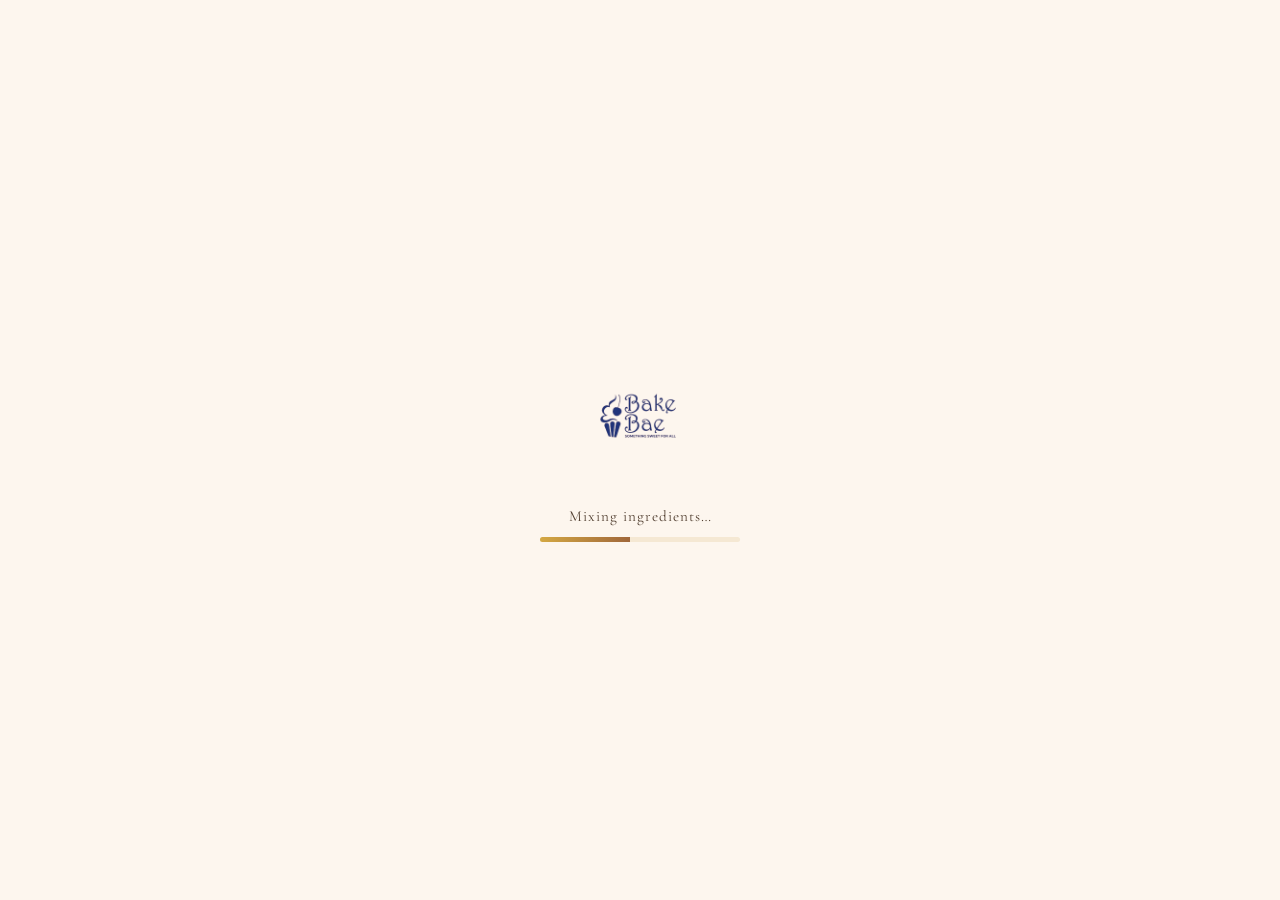
==== commit dfc54270: "complete final" ====
--- a/index.html
+++ b/index.html
@@ -14,7 +14,7 @@
 body {
   font-family: 'Inter', sans-serif;
   overflow: hidden;
-  background: #E6C9A8;
+  background: #fdf6ee;
 }
 
 
@@ -48,7 +48,17 @@
   will-change: transform;
 }
 
-
+body::before {
+  content: "";
+  position: fixed;
+  inset: 0;
+  pointer-events: none;
+
+  background-image: url('https://www.transparenttextures.com/patterns/flour.png');
+  opacity: 0.25;
+  mix-blend-mode: soft-light;
+  z-index: -1;
+}
 body::after {
   content: "";
   position: fixed;
@@ -64,8 +74,8 @@
   inset: 0;
 
   background:
-    linear-gradient(rgba(0,0,0,0.75), rgba(0,0,0,0.55)),
-    radial-gradient(circle at center, rgba(0,0,0,0.2), rgba(0,0,0,0.8));
+    linear-gradient(rgba(60, 35, 15, 0.65), rgba(30, 15, 5, 0.75)),
+    radial-gradient(circle at 50% 40%, rgba(255, 200, 150, 0.15), transparent 60%);
 
   z-index: -1;
 }
@@ -83,49 +93,47 @@
       
     }
 
-    h1 {
-      font-family: 'Playfair Display', serif;
-      font-size: clamp(3rem, 8vw, 5rem);
-      letter-spacing: 4px;
-    }
-
-    p {
-      margin-top: 10px;
-      font-size: 1.2rem;
-      opacity: 0.85;
-    }
+h1 {
+  letter-spacing: 6px;
+  text-shadow: 0 4px 20px rgba(255, 200, 150, 0.3);
+}
+
+p {
+  font-size: 1.3rem;
+  color: #f3e2c7;
+  opacity: 0.95;
+}
 
     /* ===== BUTTON ===== */
-    .enter-btn {
-      margin-top: 30px;
-      padding: 12px 28px;
-      border: 2px solid #fff;
-      border-radius: 50px;
-      background: transparent;
-      color: #fff;
-      font-size: 0.95rem;
-      letter-spacing: 2px;
-      cursor: pointer;
-
-      opacity: 0;
-      transform: translateY(20px);
-      transition: all 0.6s ease;
-    }
+.enter-btn {
+  margin-top: 30px;
+  padding: 14px 34px;
+  border-radius: 50px;
+
+  background: linear-gradient(135deg, #f5d6a3, #e8b97c);
+  color: #3b2a1a;
+
+  font-weight: 500;
+  letter-spacing: 2px;
+
+  border: none;
+  cursor: pointer;
+
+  box-shadow:
+    0 10px 30px rgba(0,0,0,0.3),
+    inset 0 2px 6px rgba(255,255,255,0.4);
+
+  transition: all 0.3s ease;
+}
+
+.enter-btn:hover {
+  transform: translateY(-2px) scale(1.05);
+  box-shadow:
+    0 14px 40px rgba(0,0,0,0.4),
+    inset 0 2px 8px rgba(255,255,255,0.5);
+}
 .video-bg {
-  position: fixed;
-  inset: 0;
-  width: 100%;
-  height: 100%;
-  object-fit: cover;
-  z-index: -2;
-
-  /* stronger soft look WITHOUT heavy blur */
-  filter: brightness(0.5) contrast(1.15) saturate(0.9);
-  transform: scale(1.08);
-  will-change: transform;
-
-  opacity: 0;
-  transition: opacity 1s ease;
+filter: brightness(0.55) contrast(1.1) saturate(1.2) sepia(0.2);
 }
 .video-bg.loaded {
   opacity: 1;
@@ -145,7 +153,15 @@
 .content p {
   animation: fadeIn 1.2s ease;
 }
-
+.content::after {
+  content: "";
+  position: absolute;
+  bottom: 0;
+  width: 200px;
+  height: 100px;
+  background: radial-gradient(circle, rgba(255, 200, 150, 0.2), transparent);
+  filter: blur(40px);
+}
 @keyframes logoReveal {
   from {
     opacity: 0;
@@ -163,6 +179,10 @@
       to   { opacity: 1; transform: translateY(0); }
     }
 .logo {
+  filter:
+    brightness(10)
+    drop-shadow(0 0 25px rgba(255, 220, 180, 0.4))
+    drop-shadow(0 0 60px rgba(255, 180, 120, 0.2));
   width: clamp(140px, 18vw, 240px);
   margin-bottom: 24px;
 
@@ -176,15 +196,111 @@
 
 body.fade-out {
   opacity: 0;
-  transition: opacity 0.6s ease;
-}
+  transition: opacity 1.2s ease;
+}
+
+.credit {
+  position: fixed;
+  bottom: 20px;
+  left: 50%;
+
+  display: flex;
+  align-items: center;
+  gap: 8px;
+
+  font-size: 0.7rem;
+  letter-spacing: 1.2px;
+  text-transform: uppercase;
+
+  color: rgba(255, 230, 200, 0.7);
+  text-decoration: none;
+
+  backdrop-filter: blur(6px);
+  padding: 6px 12px;
+  border-radius: 20px;
+
+  background: rgba(255, 200, 150, 0.08);
+  border: 1px solid rgba(255, 200, 150, 0.15);
+
+  z-index: 10;
+
+  opacity: 0;
+  transform: translate(-50%, 10px); /* 🔥 key fix */
+  animation: creditFade 1s ease forwards;
+  animation-delay: 1.5s;
+
+  transition: all 0.3s ease;
+}
+@keyframes creditFade {
+  from {
+    opacity: 0;
+    transform: translate(-50%, 10px);
+  }
+  to {
+    opacity: 1;
+    transform: translate(-50%, 0);
+  }
+}
+.credit img {
+  height: 44px;
+  opacity: 0.85;
+}
+.credit:hover {
+  transform: translateY(-2px) scale(1.05);
+  color: rgba(255, 255, 255, 0.95);
+  border-color: rgba(255, 220, 180, 0.4);
+}
+.credit {
+  cursor: pointer;
+}
+
+.credit:hover img {
+  filter: brightness(1.5);
+}
+/* ===== INTRO LOADER ===== */
 #videoCover {
   position: fixed;
   inset: 0;
-  background: #000; /* or very dark brown */
+  background: #fdf6ee;
+  display: flex;
+  align-items: center;
+  justify-content: center;
   z-index: 9999;
   transition: opacity 0.6s ease;
 }
+
+.intro-loader {
+  display: flex;
+  flex-direction: column;
+  align-items: center;
+}
+
+.loader-logo {
+  width: 120px;
+  margin-bottom: 16px;
+}
+
+#introLoaderText {
+  color: #4a3728;
+  margin-bottom: 12px;
+  font-size: 0.95rem;
+}
+
+.loader-bar {
+  width: 200px;
+  height: 5px;
+  background: #f5e8d3;
+  border-radius: 10px;
+  overflow: hidden;
+}
+
+#introProgress {
+  width: 0%;
+  height: 100%;
+  background: linear-gradient(90deg, #d4a843, #a0673a);
+  transition: width 0.2s ease;
+}
+
 
   </style>
 
@@ -197,7 +313,17 @@
 
 
 <body>
-  <div id="videoCover" style="background:#000;"></div>
+  <div id="videoCover">
+  <div class="intro-loader">
+    <img src="assets/logo.png" class="loader-logo" />
+
+    <p id="introLoaderText">Starting the oven…</p>
+
+    <div class="loader-bar">
+      <div id="introProgress"></div>
+    </div>
+  </div>
+</div>
 
   <!-- VIDEO -->
   <video autoplay muted loop playsinline preload="auto" class="video-bg">
@@ -218,6 +344,11 @@
     <button class="enter-btn" id="enterBtn">ENTER</button>
   </div>
 
+<a href="https://instagram.com/elevate.edge__" target="_blank" class="credit">
+  <img src="assets/elevate-logo.png" alt="Elevate Edge Logo">
+  <span>Crafted by Elevate Edge</span>
+</a>
+</div>
   <script>
     const btn = document.getElementById("enterBtn");
 
@@ -226,32 +357,51 @@
       btn.classList.add("show");
     }, 2000);
 
-    // click action
-btn.addEventListener("click", () => {
-  sessionStorage.setItem("seenIntro", "true");
-
+   btn.addEventListener("click", () => {
   document.body.classList.add("fade-out");
 
+  // small delay for smooth transition
   setTimeout(() => {
     window.location.href = "home.html";
-  }, 600); // match CSS duration
+  }, 1200);
 });
 const video = document.querySelector(".video-bg");
 const cover = document.getElementById("videoCover");
 
-video.addEventListener("canplay", () => {
-  video.classList.add("loaded");
-
-  cover.style.opacity = "0";
+const introProgress = document.getElementById("introProgress");
+const introText = document.getElementById("introLoaderText");
+
+let introVal = 0;
+
+// fake smooth progress
+const introInterval = setInterval(() => {
+  if (introVal < 90) {
+    introVal += Math.random() * 5;
+    introProgress.style.width = introVal + "%";
+
+    if (introVal < 30) introText.textContent = "Starting the oven…";
+    else if (introVal < 60) introText.textContent = "Mixing ingredients…";
+    else introText.textContent = "Almost ready…";
+  }
+}, 120);
+
+// real completion (correct event)
+video.addEventListener("canplaythrough", () => {
+  clearInterval(introInterval);
+
+  introProgress.style.width = "100%";
+  introText.textContent = "Ready!";
 
   setTimeout(() => {
-    cover.remove();
-  }, 600);
+    cover.style.opacity = "0";
+
+    setTimeout(() => {
+      cover.remove();
+    }, 600);
+
+  }, 400);
 });
 
-video.addEventListener("canplay", () => {
-  video.classList.add("loaded");
-});
   </script>
 
 </body>
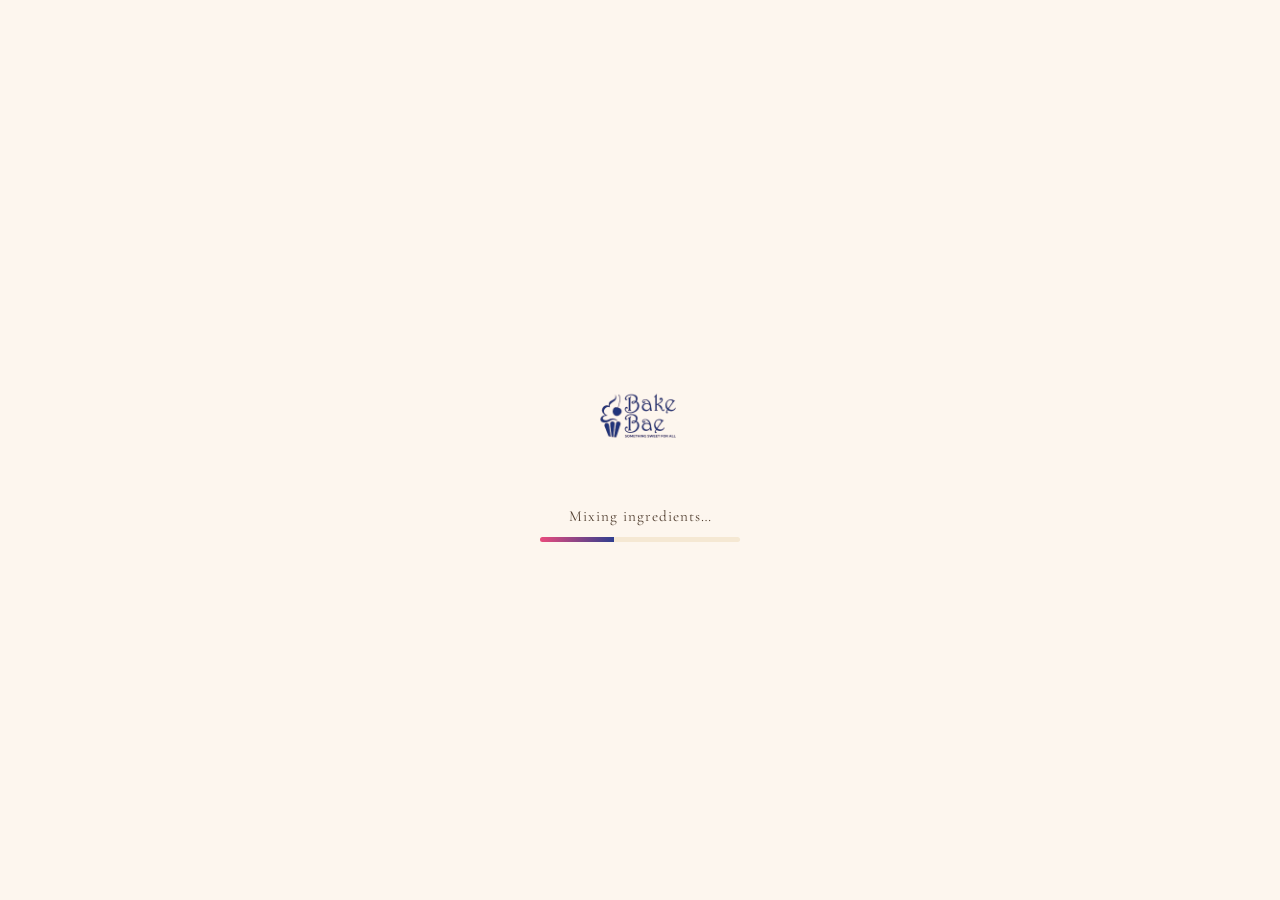
==== commit 0d404e48: "2complete final final" ====
--- a/index.html
+++ b/index.html
@@ -8,6 +8,13 @@
   <link href="https://fonts.googleapis.com/css2?family=Playfair+Display:wght@600;700&family=DM+Sans:wght@400;500&display=swap" rel="stylesheet">
 
   <style>
+
+
+
+:root {
+  --brand-pink: #e94b7d;
+  --brand-blue: #2f3e8f;
+}
     * { margin: 0; padding: 0; box-sizing: border-box; }
       
 
@@ -73,9 +80,30 @@
   position: fixed;
   inset: 0;
 
+  /* Layer 1: dark cinematic base (unchanged feel) */
   background:
-    linear-gradient(rgba(60, 35, 15, 0.65), rgba(30, 15, 5, 0.75)),
-    radial-gradient(circle at 50% 40%, rgba(255, 200, 150, 0.15), transparent 60%);
+    linear-gradient(
+      rgba(60, 35, 15, 0.75),
+      rgba(30, 15, 5, 0.85)
+    ),
+
+    /* Layer 2: subtle brand pink glow */
+    radial-gradient(
+      circle at 70% 30%,
+      rgba(233, 75, 125, 0.12),
+      transparent 60%
+    ),
+
+    /* Layer 3: subtle brand blue glow */
+    radial-gradient(
+      circle at 30% 70%,
+      rgba(47, 62, 143, 0.12),
+      transparent 60%
+    );
+
+  /* 🔥 Blur fix for low-quality video */
+  backdrop-filter: blur(6px);
+  -webkit-backdrop-filter: blur(6px);
 
   z-index: -1;
 }
@@ -110,8 +138,8 @@
   padding: 14px 34px;
   border-radius: 50px;
 
-  background: linear-gradient(135deg, #f5d6a3, #e8b97c);
-  color: #3b2a1a;
+   background: linear-gradient(135deg, var(--brand-pink), var(--brand-blue));
+  color: white;
 
   font-weight: 500;
   letter-spacing: 2px;
@@ -190,8 +218,19 @@
   animation: logoReveal 1s ease forwards;
   animation-delay: 0.2s;
 
-  filter: brightness(10) contrast(1.2)
-          drop-shadow(0 0 20px rgba(255,255,255,0.35));
+  filter:
+    brightness(10)
+    drop-shadow(0 0 25px rgba(233, 75, 125, 0.4))
+    drop-shadow(0 0 60px rgba(47, 62, 143, 0.25));
+}
+h1 {
+  background: linear-gradient(90deg, #fff, var(--brand-pink));
+  -webkit-background-clip: text;
+  -webkit-text-fill-color: transparent;
+}
+::selection {
+  background: var(--brand-pink);
+  color: white;
 }
 
 body.fade-out {
@@ -297,7 +336,7 @@
 #introProgress {
   width: 0%;
   height: 100%;
-  background: linear-gradient(90deg, #d4a843, #a0673a);
+  background: linear-gradient(90deg, var(--brand-pink), var(--brand-blue));
   transition: width 0.2s ease;
 }
 
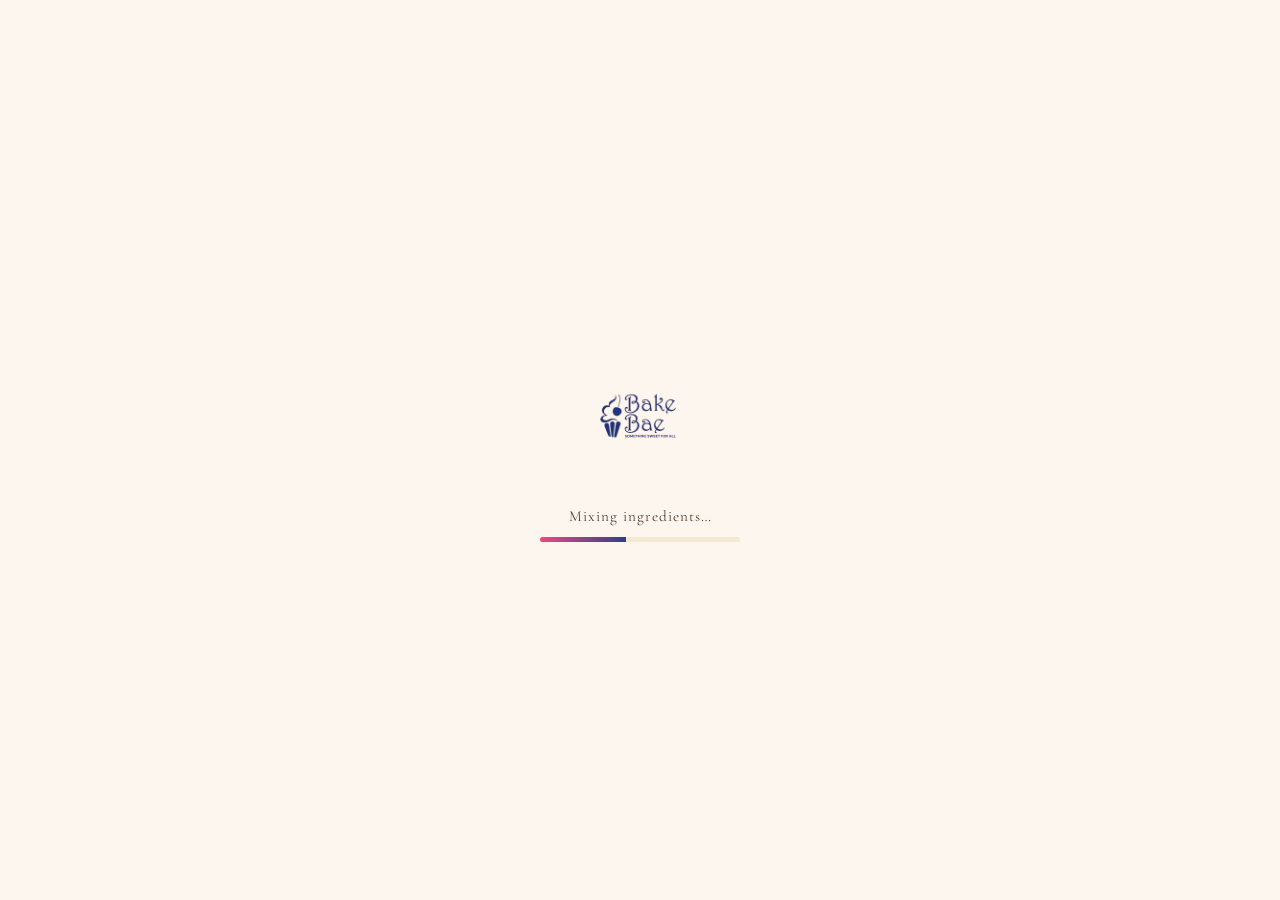
==== commit 71e906e0: "elevate website" ====
--- a/index.html
+++ b/index.html
@@ -383,7 +383,7 @@
     <button class="enter-btn" id="enterBtn">ENTER</button>
   </div>
 
-<a href="https://instagram.com/elevate.edge__" target="_blank" class="credit">
+<a href="https://elevate-edge-2026.vercel.app/" target="_blank" class="credit">
   <img src="assets/elevate-logo.png" alt="Elevate Edge Logo">
   <span>Crafted by Elevate Edge</span>
 </a>
